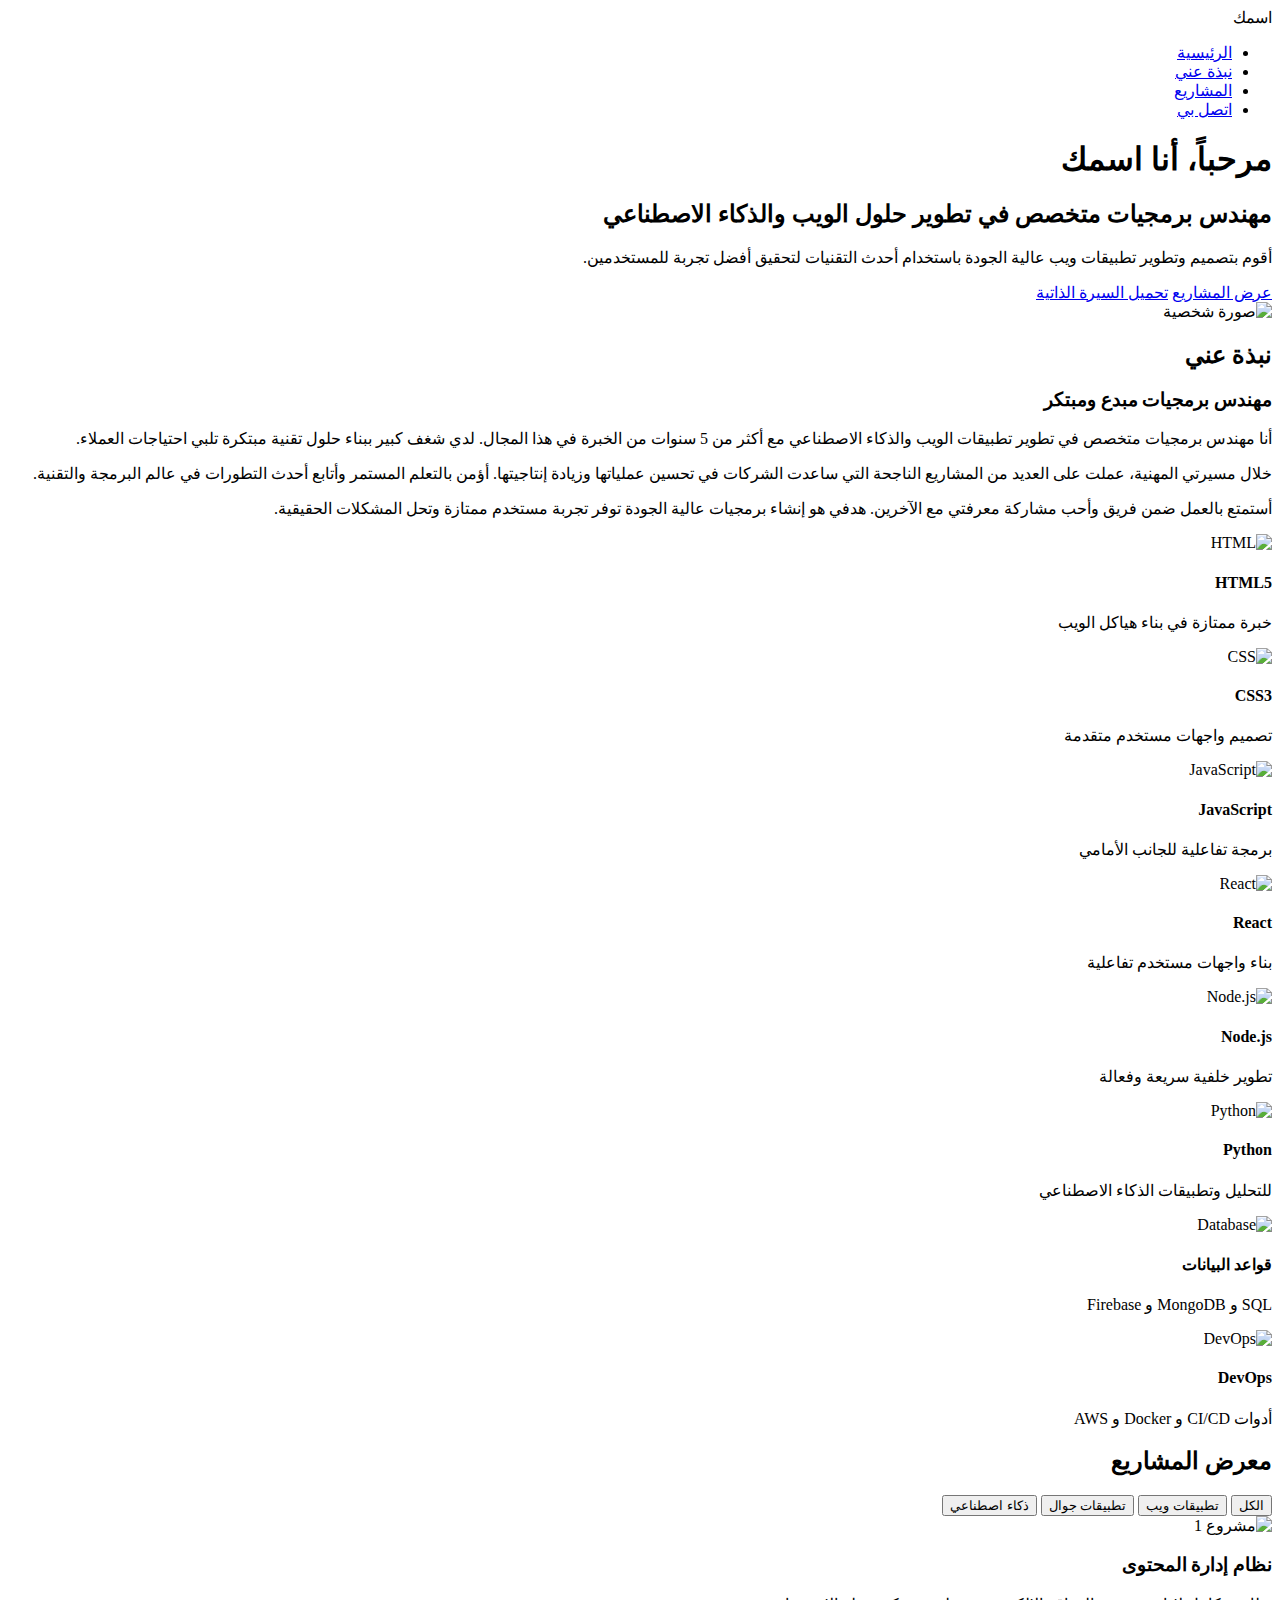
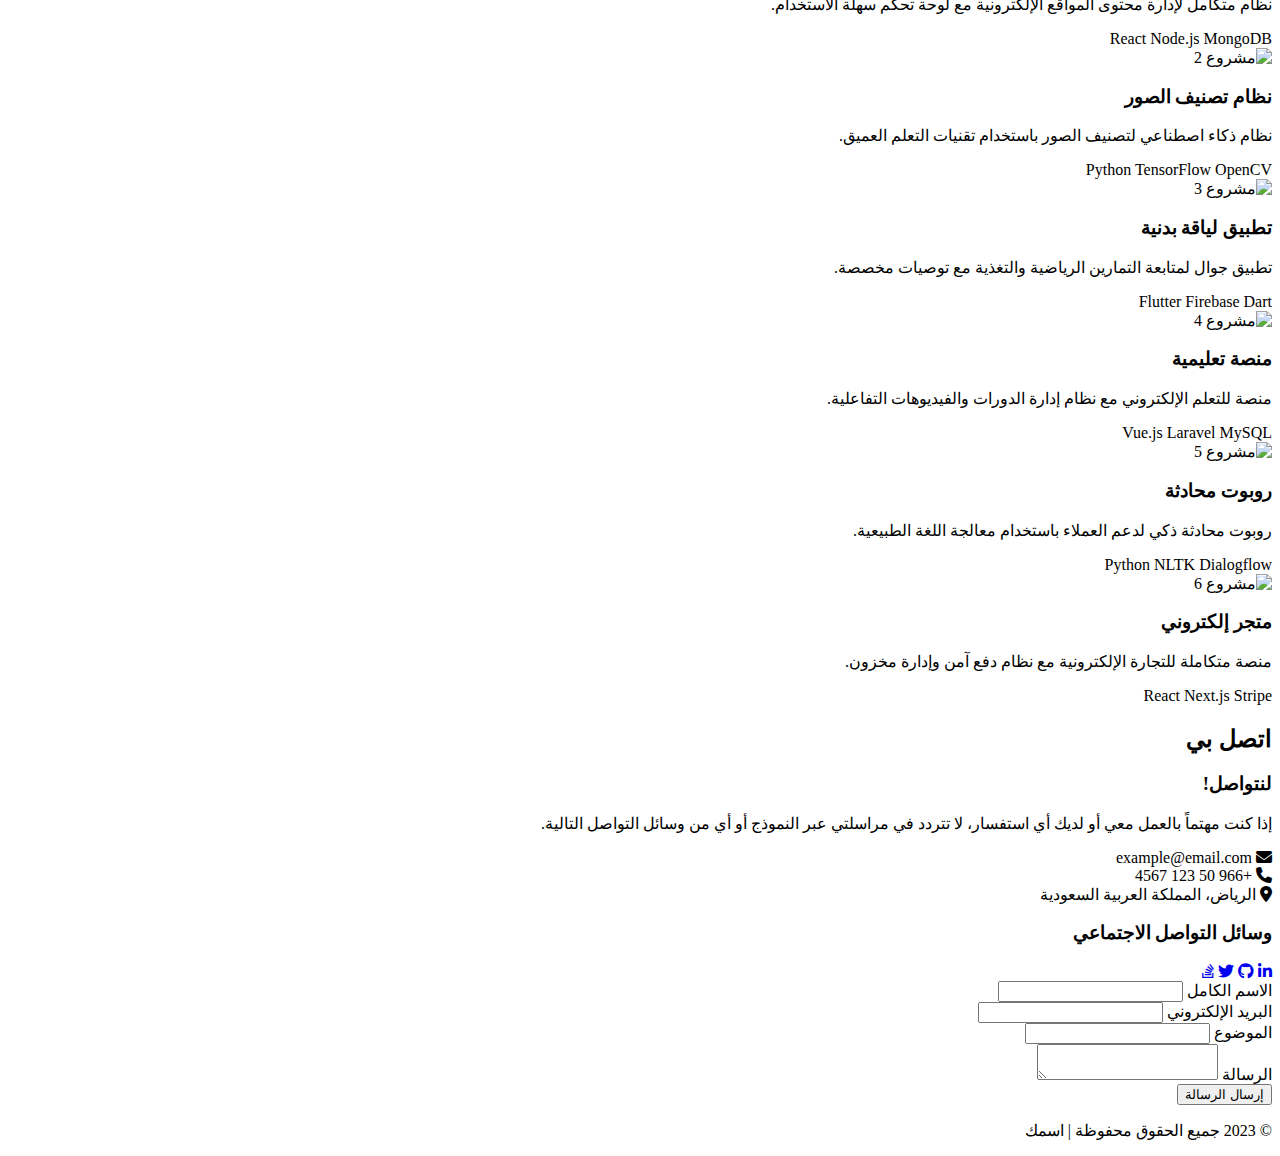
==== index.html @ 8d64467c "Update index.html" ====
<!DOCTYPE html>
<html lang="ar" dir="rtl">
<head>
    <meta charset="UTF-8">
    <meta name="viewport" content="width=device-width, initial-scale=1.0">
    <title>محفظة أعمال | مهندس برمجيات</title>
    <link rel="stylesheet" href="styles.css">
    <link rel="stylesheet" href="https://cdnjs.cloudflare.com/ajax/libs/font-awesome/6.4.0/css/all.min.css">
    <!-- لم يتم تضمين CSS كما طلب -->
</head>
<body>
    <!-- Header -->
    <header>
        <div class="container">
            <nav>
                <div class="logo">اسمك</div>
                <ul class="nav-links">
                    <li><a href="#home">الرئيسية</a></li>
                    <li><a href="#about">نبذة عني</a></li>
                    <li><a href="#portfolio">المشاريع</a></li>
                    <li><a href="#contact">اتصل بي</a></li>
                </ul>
            </nav>
        </div>
    </header>

    <!-- Hero Section -->
    <section class="hero" id="home">
        <div class="container">
            <div class="hero-content">
                <div class="hero-text">
                    <h1>مرحباً، أنا <span>اسمك</span></h1>
                    <h2>مهندس برمجيات متخصص في تطوير حلول الويب والذكاء الاصطناعي</h2>
                    <p>أقوم بتصميم وتطوير تطبيقات ويب عالية الجودة باستخدام أحدث التقنيات لتحقيق أفضل تجربة للمستخدمين.</p>
                    <div class="cta-buttons">
                        <a href="#portfolio" class="btn btn-primary">عرض المشاريع</a>
                        <a href="#" class="btn btn-secondary">تحميل السيرة الذاتية</a>
                    </div>
                </div>
                <div class="hero-image">
                    <img src="https://via.placeholder.com/400x400" alt="صورة شخصية">
                </div>
            </div>
        </div>
    </section>

    <!-- About Section -->
    <section class="section" id="about">
        <div class="container">
            <div class="section-title">
                <h2>نبذة عني</h2>
            </div>
            <div class="about-content">
                <div class="about-text">
                    <h3>مهندس برمجيات مبدع ومبتكر</h3>
                    <p>أنا مهندس برمجيات متخصص في تطوير تطبيقات الويب والذكاء الاصطناعي مع أكثر من 5 سنوات من الخبرة في هذا المجال. لدي شغف كبير ببناء حلول تقنية مبتكرة تلبي احتياجات العملاء.</p>
                    <p>خلال مسيرتي المهنية، عملت على العديد من المشاريع الناجحة التي ساعدت الشركات في تحسين عملياتها وزيادة إنتاجيتها. أؤمن بالتعلم المستمر وأتابع أحدث التطورات في عالم البرمجة والتقنية.</p>
                    <p>أستمتع بالعمل ضمن فريق وأحب مشاركة معرفتي مع الآخرين. هدفي هو إنشاء برمجيات عالية الجودة توفر تجربة مستخدم ممتازة وتحل المشكلات الحقيقية.</p>
                </div>
                <!-- تغيير قسم المهارات ليكون على شكل كروت -->
                <div class="skills-container">
                    <div class="skills-slider">
                        <!-- كرت مهارة 1 -->
                        <div class="skill-card">
                            <div class="skill-image">
                                <img src="/api/placeholder/100/100" alt="HTML">
                            </div>
                            <h4>HTML5</h4>
                            <p>خبرة ممتازة في بناء هياكل الويب</p>
                        </div>
                        
                        <!-- كرت مهارة 2 -->
                        <div class="skill-card">
                            <div class="skill-image">
                                <img src="/api/placeholder/100/100" alt="CSS">
                            </div>
                            <h4>CSS3</h4>
                            <p>تصميم واجهات مستخدم متقدمة</p>
                        </div>
                        
                        <!-- كرت مهارة 3 -->
                        <div class="skill-card">
                            <div class="skill-image">
                                <img src="/api/placeholder/100/100" alt="JavaScript">
                            </div>
                            <h4>JavaScript</h4>
                            <p>برمجة تفاعلية للجانب الأمامي</p>
                        </div>
                        
                        <!-- كرت مهارة 4 -->
                        <div class="skill-card">
                            <div class="skill-image">
                                <img src="/api/placeholder/100/100" alt="React">
                            </div>
                            <h4>React</h4>
                            <p>بناء واجهات مستخدم تفاعلية</p>
                        </div>
                        
                        <!-- كرت مهارة 5 -->
                        <div class="skill-card">
                            <div class="skill-image">
                                <img src="/api/placeholder/100/100" alt="Node.js">
                            </div>
                            <h4>Node.js</h4>
                            <p>تطوير خلفية سريعة وفعالة</p>
                        </div>
                        
                        <!-- كرت مهارة 6 -->
                        <div class="skill-card">
                            <div class="skill-image">
                                <img src="/api/placeholder/100/100" alt="Python">
                            </div>
                            <h4>Python</h4>
                            <p>للتحليل وتطبيقات الذكاء الاصطناعي</p>
                        </div>
                        
                        <!-- كرت مهارة 7 -->
                        <div class="skill-card">
                            <div class="skill-image">
                                <img src="/api/placeholder/100/100" alt="Database">
                            </div>
                            <h4>قواعد البيانات</h4>
                            <p>SQL و MongoDB و Firebase</p>
                        </div>
                        
                        <!-- كرت مهارة 8 -->
                        <div class="skill-card">
                            <div class="skill-image">
                                <img src="/api/placeholder/100/100" alt="DevOps">
                            </div>
                            <h4>DevOps</h4>
                            <p>أدوات CI/CD و Docker و AWS</p>
                        </div>
                    </div>
                </div>
            </div>
        </div>
    </section>

    <!-- Portfolio Section -->
    <section class="section portfolio" id="portfolio">
        <div class="container">
            <div class="section-title">
                <h2>معرض المشاريع</h2>
            </div>
            <div class="portfolio-filter">
                <button class="filter-btn active" data-filter="all">الكل</button>
                <button class="filter-btn" data-filter="web">تطبيقات ويب</button>
                <button class="filter-btn" data-filter="mobile">تطبيقات جوال</button>
                <button class="filter-btn" data-filter="ai">ذكاء اصطناعي</button>
            </div>
            <div class="portfolio-grid">
                <!-- Project 1 -->
                <div class="portfolio-item" data-category="web">
                    <div class="portfolio-img">
                        <img src="https://via.placeholder.com/600x400" alt="مشروع 1">
                    </div>
                    <div class="portfolio-info">
                        <h3>نظام إدارة المحتوى</h3>
                        <p>نظام متكامل لإدارة محتوى المواقع الإلكترونية مع لوحة تحكم سهلة الاستخدام.</p>
                        <div class="portfolio-tags">
                            <span>React</span>
                            <span>Node.js</span>
                            <span>MongoDB</span>
                        </div>
                    </div>
                </div>
                
                <!-- Project 2 -->
                <div class="portfolio-item" data-category="ai">
                    <div class="portfolio-img">
                        <img src="https://via.placeholder.com/600x400" alt="مشروع 2">
                    </div>
                    <div class="portfolio-info">
                        <h3>نظام تصنيف الصور</h3>
                        <p>نظام ذكاء اصطناعي لتصنيف الصور باستخدام تقنيات التعلم العميق.</p>
                        <div class="portfolio-tags">
                            <span>Python</span>
                            <span>TensorFlow</span>
                            <span>OpenCV</span>
                        </div>
                    </div>
                </div>
                
                <!-- Project 3 -->
                <div class="portfolio-item" data-category="mobile">
                    <div class="portfolio-img">
                        <img src="https://via.placeholder.com/600x400" alt="مشروع 3">
                    </div>
                    <div class="portfolio-info">
                        <h3>تطبيق لياقة بدنية</h3>
                        <p>تطبيق جوال لمتابعة التمارين الرياضية والتغذية مع توصيات مخصصة.</p>
                        <div class="portfolio-tags">
                            <span>Flutter</span>
                            <span>Firebase</span>
                            <span>Dart</span>
                        </div>
                    </div>
                </div>
                
                <!-- Project 4 -->
                <div class="portfolio-item" data-category="web">
                    <div class="portfolio-img">
                        <img src="https://via.placeholder.com/600x400" alt="مشروع 4">
                    </div>
                    <div class="portfolio-info">
                        <h3>منصة تعليمية</h3>
                        <p>منصة للتعلم الإلكتروني مع نظام إدارة الدورات والفيديوهات التفاعلية.</p>
                        <div class="portfolio-tags">
                            <span>Vue.js</span>
                            <span>Laravel</span>
                            <span>MySQL</span>
                        </div>
                    </div>
                </div>
                
                <!-- Project 5 -->
                <div class="portfolio-item" data-category="ai">
                    <div class="portfolio-img">
                        <img src="https://via.placeholder.com/600x400" alt="مشروع 5">
                    </div>
                    <div class="portfolio-info">
                        <h3>روبوت محادثة</h3>
                        <p>روبوت محادثة ذكي لدعم العملاء باستخدام معالجة اللغة الطبيعية.</p>
                        <div class="portfolio-tags">
                            <span>Python</span>
                            <span>NLTK</span>
                            <span>Dialogflow</span>
                        </div>
                    </div>
                </div>
                
                <!-- Project 6 -->
                <div class="portfolio-item" data-category="web">
                    <div class="portfolio-img">
                        <img src="https://via.placeholder.com/600x400" alt="مشروع 6">
                    </div>
                    <div class="portfolio-info">
                        <h3>متجر إلكتروني</h3>
                        <p>منصة متكاملة للتجارة الإلكترونية مع نظام دفع آمن وإدارة مخزون.</p>
                        <div class="portfolio-tags">
                            <span>React</span>
                            <span>Next.js</span>
                            <span>Stripe</span>
                        </div>
                    </div>
                </div>
            </div>
        </div>
    </section>

    <!-- Contact Section -->
    <section class="section contact" id="contact">
        <div class="container">
            <div class="section-title">
                <h2>اتصل بي</h2>
            </div>
            <div class="contact-content">
                <div class="contact-info">
                    <h3>لنتواصل!</h3>
                    <p>إذا كنت مهتماً بالعمل معي أو لديك أي استفسار، لا تتردد في مراسلتي عبر النموذج أو أي من وسائل التواصل التالية.</p>
                    
                    <div class="contact-details">
                        <div class="contact-detail">
                            <i class="fas fa-envelope"></i>
                            <span>example@email.com</span>
                        </div>
                        <div class="contact-detail">
                            <i class="fas fa-phone"></i>
                            <span>+966 50 123 4567</span>
                        </div>
                        <div class="contact-detail">
                            <i class="fas fa-map-marker-alt"></i>
                            <span>الرياض، المملكة العربية السعودية</span>
                        </div>
                    </div>
                    
                    <h3>وسائل التواصل الاجتماعي</h3>
                    <div class="social-links">
                        <a href="#"><i class="fab fa-linkedin-in"></i></a>
                        <a href="#"><i class="fab fa-github"></i></a>
                        <a href="#"><i class="fab fa-twitter"></i></a>
                        <a href="#"><i class="fab fa-stack-overflow"></i></a>
                    </div>
                </div>
                
                <!-- ربط نموذج الاتصال بوظائف خلفية -->
                <div class="contact-form">
                    <form id="contactForm" action="process_form.php" method="POST" onsubmit="return validateForm()">
                        <div class="form-group">
                            <label for="name">الاسم الكامل</label>
                            <input type="text" id="name" name="name" class="form-control" required>
                        </div>
                        <div class="form-group">
                            <label for="email">البريد الإلكتروني</label>
                            <input type="email" id="email" name="email" class="form-control" required>
                        </div>
                        <div class="form-group">
                            <label for="subject">الموضوع</label>
                            <input type="text" id="subject" name="subject" class="form-control" required>
                        </div>
                        <div class="form-group">
                            <label for="message">الرسالة</label>
                            <textarea id="message" name="message" class="form-control" required></textarea>
                        </div>
                        <div id="formStatus"></div>
                        <button type="submit" class="submit-btn">إرسال الرسالة</button>
                    </form>
                </div>
            </div>
        </div>
    </section>

    <!-- Footer -->
    <footer>
        <div class="container">
            <p>&copy; 2023 جميع الحقوق محفوظة | اسمك</p>
        </div>
    </footer>

    <script>
        // Simple filter functionality for portfolio
        document.addEventListener('DOMContentLoaded', function() {
            const filterButtons = document.querySelectorAll('.filter-btn');
            const portfolioItems = document.querySelectorAll('.portfolio-item');
            
            filterButtons.forEach(button => {
                button.addEventListener('click', () => {
                    // Remove active class from all buttons
                    filterButtons.forEach(btn => btn.classList.remove('active'));
                    // Add active class to clicked button
                    button.classList.add('active');
                    
                    const filterValue = button.getAttribute('data-filter');
                    
                    portfolioItems.forEach(item => {
                        if (filterValue === 'all' || item.getAttribute('data-category') === filterValue) {
                            item.style.display = 'block';
                        } else {
                            item.style.display = 'none';
                        }
                    });
                });
            });
            
            // Smooth scrolling for navigation links
            document.querySelectorAll('a[href^="#"]').forEach(anchor => {
                anchor.addEventListener('click', function(e) {
                    e.preventDefault();
                    
                    const targetId = this.getAttribute('href');
                    const targetElement = document.querySelector(targetId);
                    
                    if (targetElement) {
                        window.scrollTo({
                            top: targetElement.offsetTop - 70,
                            behavior: 'smooth'
                        });
                    }
                });
            });
            
            // تنفيذ سلايدر المهارات
            const skillsSlider = document.querySelector('.skills-slider');
            let isDown = false;
            let startX;
            let scrollLeft;

            skillsSlider.addEventListener('mousedown', (e) => {
                isDown = true;
                startX = e.pageX - skillsSlider.offsetLeft;
                scrollLeft = skillsSlider.scrollLeft;
            });

            skillsSlider.addEventListener('mouseleave', () => {
                isDown = false;
            });

            skillsSlider.addEventListener('mouseup', () => {
                isDown = false;
            });

            skillsSlider.addEventListener('mousemove', (e) => {
                if(!isDown) return;
                e.preventDefault();
                const x = e.pageX - skillsSlider.offsetLeft;
                const walk = (x - startX) * 2;
                skillsSlider.scrollLeft = scrollLeft - walk;
            });
            
            // وظيفة التحقق من صحة النموذج
            window.validateForm = function() {
                const name = document.getElementById('name').value;
                const email = document.getElementById('email').value;
                const subject = document.getElementById('subject').value;
                const message = document.getElementById('message').value;
                const formStatus = document.getElementById('formStatus');
                
                if (!name || !email || !subject || !message) {
                    formStatus.innerHTML = '<div class="error-message">يرجى ملء جميع الحقول المطلوبة</div>';
                    return false;
                }
                
                // التحقق من صحة البريد الإلكتروني
                const emailRegex = /^[^\s@]+@[^\s@]+\.[^\s@]+$/;
                if (!emailRegex.test(email)) {
                    formStatus.innerHTML = '<div class="error-message">يرجى إدخال بريد إلكتروني صحيح</div>';
                    return false;
                }
                
                // يمكنك إضافة المزيد من التحققات هنا
                
                // إرسال النموذج باستخدام AJAX لتجنب إعادة تحميل الصفحة
                const formData = new FormData(document.getElementById('contactForm'));
                const xhr = new XMLHttpRequest();
                
                xhr.open('POST', 'process_form.php', true);
                xhr.onreadystatechange = function() {
                    if (xhr.readyState === 4) {
                        if (xhr.status === 200) {
                            formStatus.innerHTML = '<div class="success-message">تم إرسال رسالتك بنجاح! سأتواصل معك قريباً.</div>';
                            document.getElementById('contactForm').reset();
                        } else {
                            formStatus.innerHTML = '<div class="error-message">حدث خطأ أثناء إرسال الرسالة. يرجى المحاولة مرة أخرى.</div>';
                        }
                    }
                };
                
                xhr.send(formData);
                return false; // منع إرسال النموذج التقليدي
            };
        });
    </script>
</body>
</html>
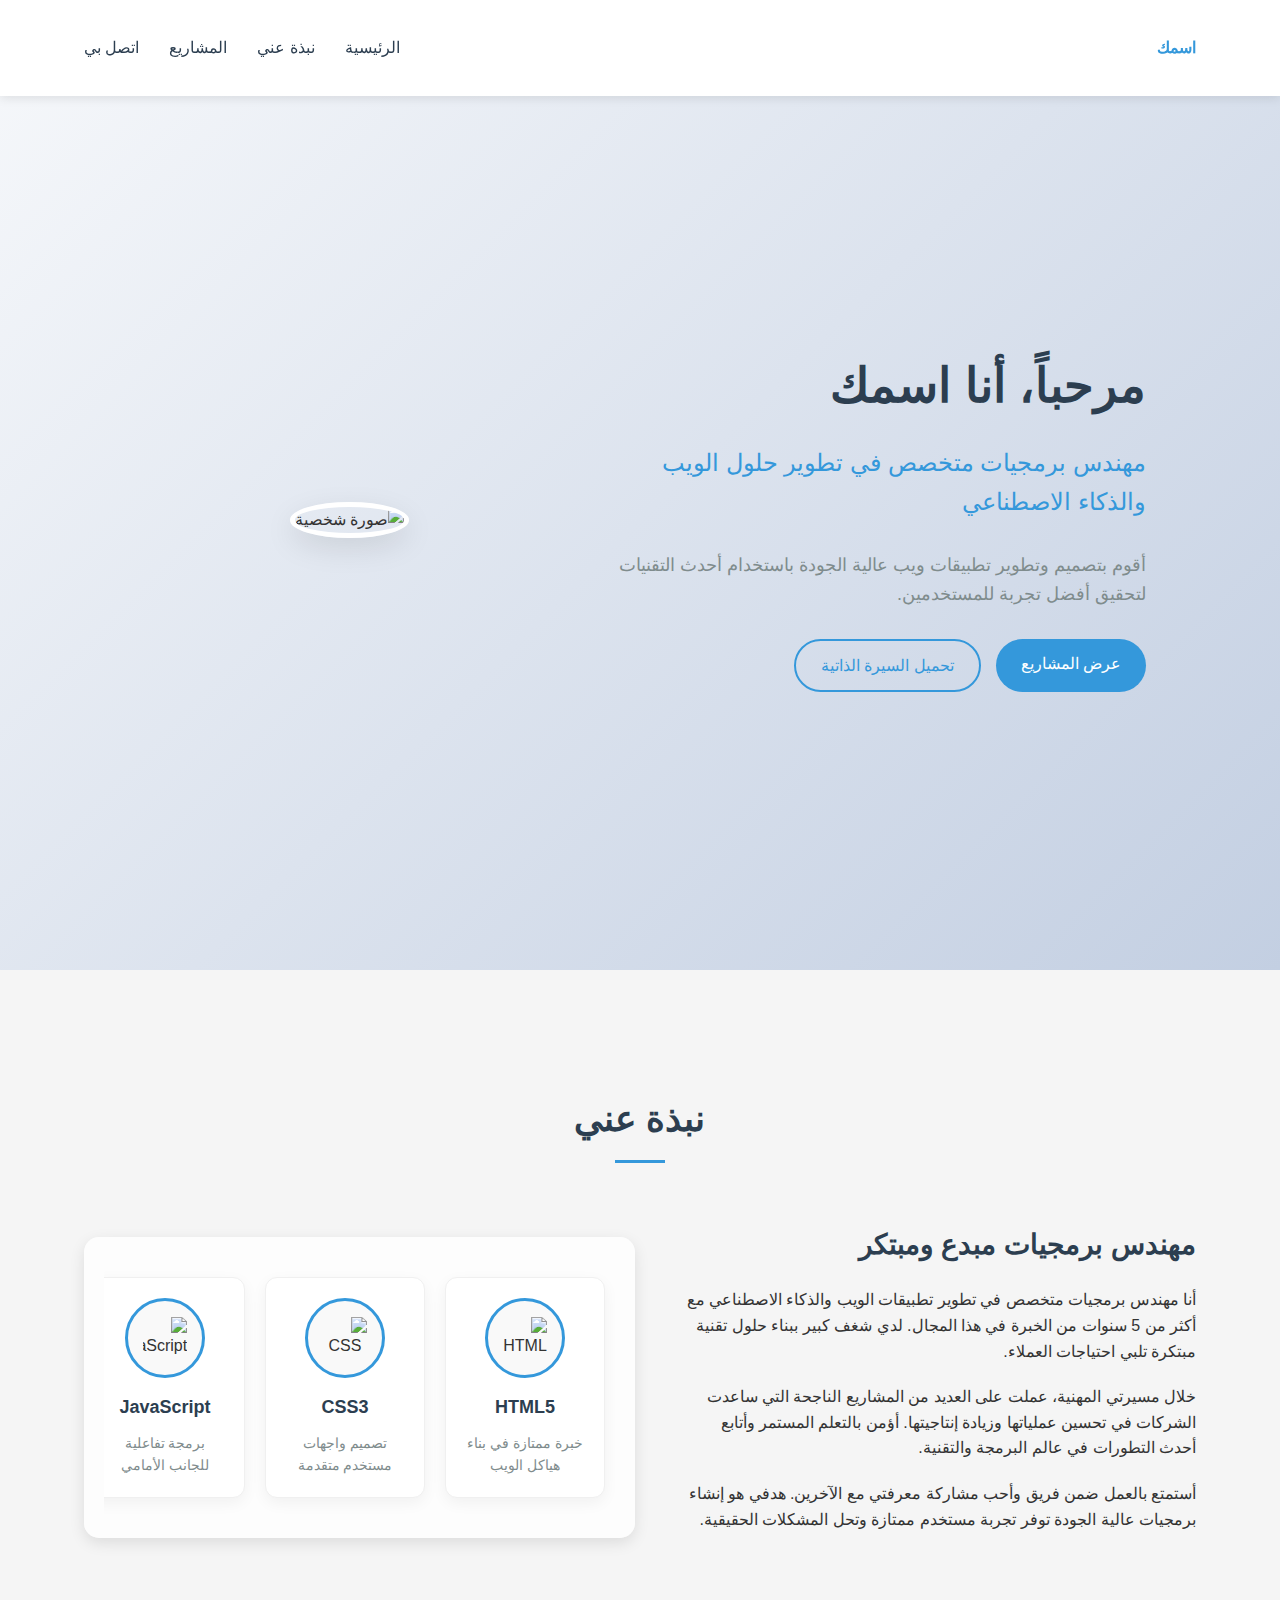
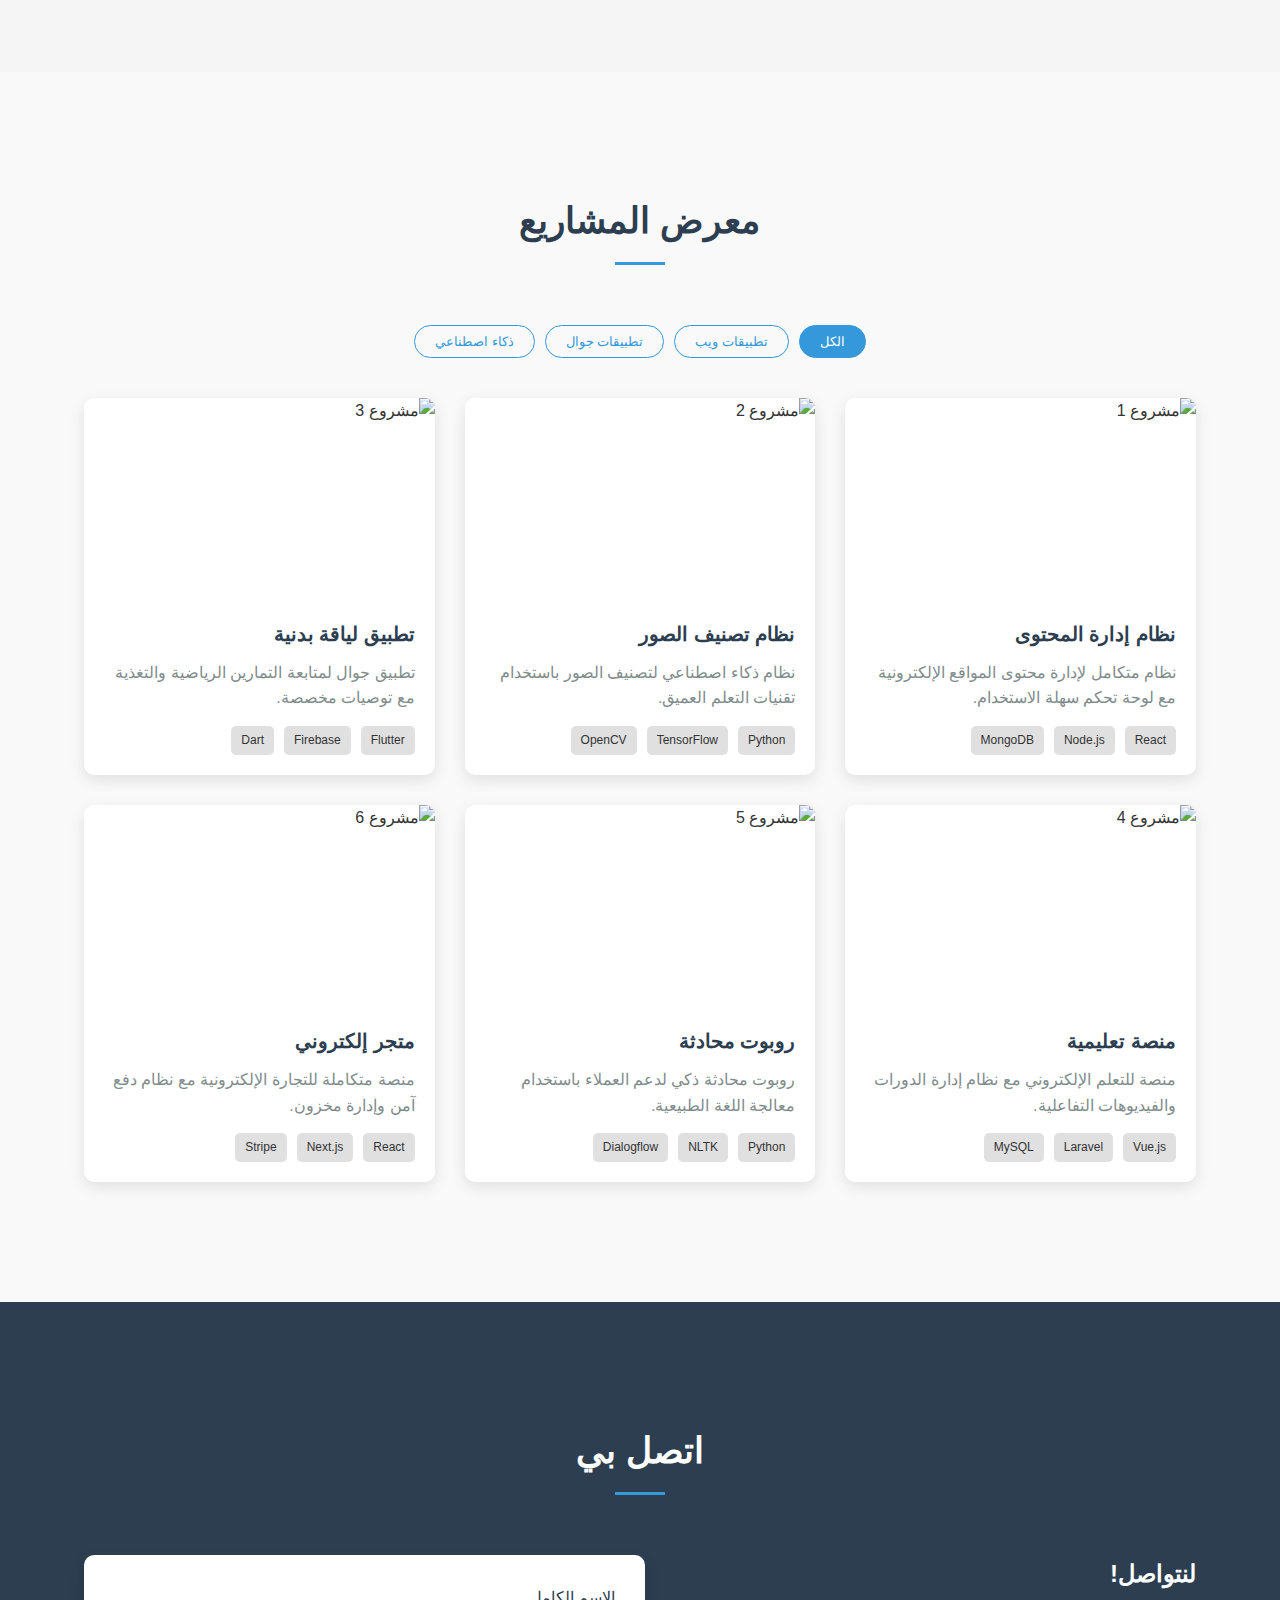
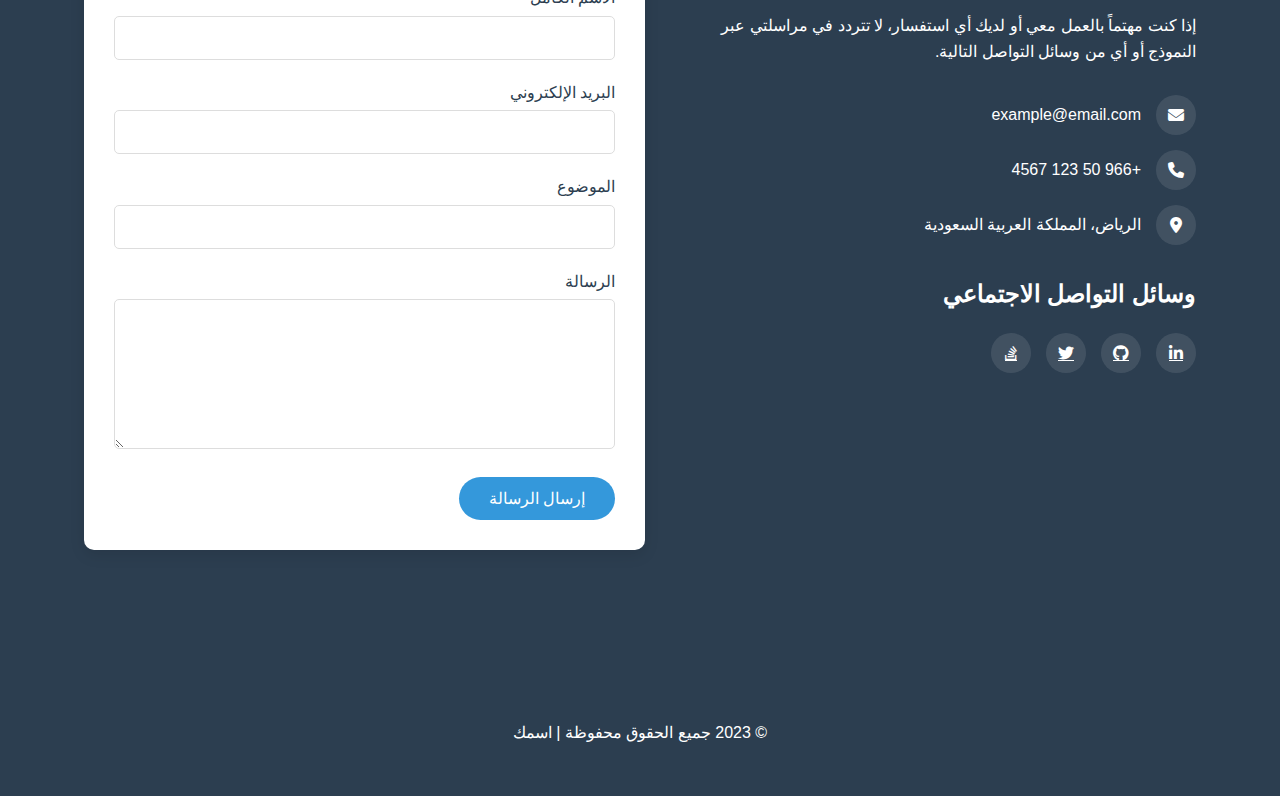
==== commit 7775c056: "Update index.html" ====
--- a/index.html
+++ b/index.html
@@ -4,7 +4,7 @@
     <meta charset="UTF-8">
     <meta name="viewport" content="width=device-width, initial-scale=1.0">
     <title>محفظة أعمال | مهندس برمجيات</title>
-    <link rel="stylesheet" href="styles.css">
+    <link rel="stylesheet" href="style.css">
     <link rel="stylesheet" href="https://cdnjs.cloudflare.com/ajax/libs/font-awesome/6.4.0/css/all.min.css">
     <!-- لم يتم تضمين CSS كما طلب -->
 </head>
--- a/style.css
+++ b/style.css
@@ -0,0 +1,621 @@
+/* القواعد الأساسية */
+:root {
+    --primary-color: #3498db;
+    --secondary-color: #2c3e50;
+    --accent-color: #e74c3c;
+    --light-color: #ecf0f1;
+    --dark-color: #2c3e50;
+    --text-color: #333;
+    --text-light: #7f8c8d;
+}
+
+* {
+    margin: 0;
+    padding: 0;
+    box-sizing: border-box;
+    font-family: 'Segoe UI', Tahoma, Geneva, Verdana, sans-serif;
+}
+
+body {
+    background-color: #f5f5f5;
+    color: var(--text-color);
+    line-height: 1.6;
+}
+
+.container {
+    width: 90%;
+    max-width: 1200px;
+    margin: 0 auto;
+    padding: 20px;
+}
+
+/* Header Styles */
+header {
+    background-color: white;
+    box-shadow: 0 2px 10px rgba(0, 0, 0, 0.1);
+    position: fixed;
+    width: 100%;
+    top: 0;
+    z-index: 1000;
+}
+
+nav {
+    display: flex;
+    justify-content: space-between;
+    align-items: center;
+    padding: 15px 0;
+}
+
+.logo {
+    font-size:.6;
+    font-weight: bold;
+    color: var(--primary-color);
+}
+
+.nav-links {
+    display: flex;
+    list-style: none;
+}
+
+.nav-links li {
+    margin-right: 30px;
+}
+
+.nav-links a {
+    text-decoration: none;
+    color: var(--dark-color);
+    font-weight: 500;
+    transition: color 0.3s;
+}
+
+.nav-links a:hover {
+    color: var(--primary-color);
+}
+
+/* Hero Section */
+.hero {
+    height: 100vh;
+    display: flex;
+    align-items: center;
+    background: linear-gradient(135deg, #f5f7fa 0%, #c3cfe2 100%);
+    margin-top: 70px;
+}
+
+.hero-content {
+    display: flex;
+    align-items: center;
+    justify-content: space-between;
+}
+
+.hero-text {
+    flex: 1;
+    padding-right: 50px;
+}
+
+.hero-image {
+    flex: 1;
+    text-align: center;
+}
+
+.hero-image img {
+    max-width: 80%;
+    border-radius: 50%;
+    border: 5px solid white;
+    box-shadow: 0 10px 30px rgba(0, 0, 0, 0.1);
+}
+
+.hero h1 {
+    font-size: 48px;
+    margin-bottom: 20px;
+    color: var(--secondary-color);
+}
+
+.hero h2 {
+    font-size: 24px;
+    color: var(--primary-color);
+    margin-bottom: 30px;
+    font-weight: 400;
+}
+
+.hero p {
+    font-size: 18px;
+    margin-bottom: 30px;
+    color: var(--text-light);
+}
+
+.cta-buttons {
+    display: flex;
+    gap: 15px;
+}
+
+.btn {
+    display: inline-block;
+    padding: 12px 25px;
+    border-radius: 30px;
+    text-decoration: none;
+    font-weight: 500;
+    transition: all 0.3s;
+}
+
+.btn-primary {
+    background-color: var(--primary-color);
+    color: white;
+}
+
+.btn-primary:hover {
+    background-color: #2980b9;
+    transform: translateY(-3px);
+    box-shadow: 0 5px 15px rgba(41, 128, 185, 0.3);
+}
+
+.btn-secondary {
+    border: 2px solid var(--primary-color);
+    color: var(--primary-color);
+}
+
+.btn-secondary:hover {
+    background-color: var(--primary-color);
+    color: white;
+    transform: translateY(-3px);
+    box-shadow: 0 5px 15px rgba(41, 128, 185, 0.3);
+}
+
+/* About Section */
+.section {
+    padding: 100px 0;
+}
+
+.section-title {
+    text-align: center;
+    margin-bottom: 60px;
+}
+
+.section-title h2 {
+    font-size: 36px;
+    color: var(--secondary-color);
+    position: relative;
+    display: inline-block;
+    padding-bottom: 15px;
+}
+
+.section-title h2::after {
+    content: '';
+    position: absolute;
+    width: 50px;
+    height: 3px;
+    background-color: var(--primary-color);
+    bottom: 0;
+    right: 50%;
+    transform: translateX(50%);
+}
+
+.about-content {
+    display: flex;
+    align-items: center;
+    gap: 50px;
+}
+
+.about-text {
+    flex: 1;
+}
+
+.about-text h3 {
+    font-size: 28px;
+    margin-bottom: 20px;
+    color: var(--secondary-color);
+}
+
+.about-text p {
+    margin-bottom: 20px;
+    font-size: 16px;
+}
+
+/* تنسيق قسم المهارات الجديد */
+.skills-container {
+    flex: 1;
+    overflow: hidden;
+    position: relative;
+    border-radius: 15px;
+    background-color: rgba(255, 255, 255, 0.8);
+    box-shadow: 0 5px 15px rgba(0, 0, 0, 0.1);
+    padding: 20px;
+}
+
+.skills-slider {
+    display: flex;
+    overflow-x: auto;
+    scroll-behavior: smooth;
+    -webkit-overflow-scrolling: touch;
+    padding: 20px 10px;
+    gap: 20px;
+    cursor: grab;
+}
+
+.skill-card {
+    min-width: 160px;
+    background-color: white;
+    border-radius: 12px;
+    padding: 20px;
+    box-shadow: 0 5px 15px rgba(0, 0, 0, 0.05);
+    text-align: center;
+    transition: all 0.3s ease;
+    border: 1px solid #f0f0f0;
+}
+
+.skill-card:hover {
+    transform: translateY(-10px);
+    box-shadow: 0 15px 30px rgba(52, 152, 219, 0.15);
+    border-color: var(--primary-color);
+}
+
+.skill-image {
+    width: 80px;
+    height: 80px;
+    margin: 0 auto 15px;
+    border-radius: 50%;
+    overflow: hidden;
+    background-color: #f9f9f9;
+    display: flex;
+    align-items: center;
+    justify-content: center;
+    border: 3px solid var(--primary-color);
+}
+
+.skill-image img {
+    max-width: 60%;
+    max-height: 60%;
+}
+
+.skill-card h4 {
+    font-size: 18px;
+    margin-bottom: 10px;
+    color: var(--secondary-color);
+}
+
+.skill-card p {
+    font-size: 14px;
+    color: var(--text-light);
+}
+
+/* إخفاء سكرول بار مع الحفاظ على وظيفته */
+.skills-slider::-webkit-scrollbar {
+    height: 5px;
+}
+
+.skills-slider::-webkit-scrollbar-track {
+    background: #f1f1f1;
+    border-radius: 10px;
+}
+
+.skills-slider::-webkit-scrollbar-thumb {
+    background: var(--primary-color);
+    border-radius: 10px;
+}
+
+.skills-slider::-webkit-scrollbar-thumb:hover {
+    background: #2980b9;
+}
+
+/* Portfolio Section */
+.portfolio {
+    background-color: #f9f9f9;
+}
+
+.portfolio-filter {
+    display: flex;
+    justify-content: center;
+    margin-bottom: 40px;
+    flex-wrap: wrap;
+    gap: 10px;
+}
+
+.filter-btn {
+    padding: 8px 20px;
+    background: none;
+    border: 1px solid var(--primary-color);
+    color: var(--primary-color);
+    border-radius: 30px;
+    cursor: pointer;
+    transition: all 0.3s;
+}
+
+.filter-btn.active, .filter-btn:hover {
+    background-color: var(--primary-color);
+    color: white;
+}
+
+.portfolio-grid {
+    display: grid;
+    grid-template-columns: repeat(auto-fill, minmax(300px, 1fr));
+    gap: 30px;
+}
+
+.portfolio-item {
+    background-color: white;
+    border-radius: 10px;
+    overflow: hidden;
+    box-shadow: 0 5px 15px rgba(0, 0, 0, 0.1);
+    transition: transform 0.3s;
+}
+
+.portfolio-item:hover {
+    transform: translateY(-10px);
+}
+
+.portfolio-img {
+    height: 200px;
+    overflow: hidden;
+}
+
+.portfolio-img img {
+    width: 100%;
+    height: 100%;
+    object-fit: cover;
+    transition: transform 0.5s;
+}
+
+.portfolio-item:hover .portfolio-img img {
+    transform: scale(1.1);
+}
+
+.portfolio-info {
+    padding: 20px;
+}
+
+.portfolio-info h3 {
+    font-size: 20px;
+    margin-bottom: 10px;
+    color: var(--secondary-color);
+}
+
+.portfolio-info p {
+    color: var(--text-light);
+    margin-bottom: 15px;
+}
+
+.portfolio-tags {
+    display: flex;
+    flex-wrap: wrap;
+    gap: 10px;
+}
+
+.portfolio-tags span {
+    background-color: #e0e0e0;
+    padding: 5px 10px;
+    border-radius: 5px;
+    font-size: 12px;
+    color: var(--text-color);
+}
+
+/* Contact Section */
+.contact {
+    background-color: var(--secondary-color);
+    color: white;
+}
+
+.contact .section-title h2 {
+    color: white;
+}
+
+.contact-content {
+    display: flex;
+    gap: 50px;
+}
+
+.contact-info {
+    flex: 1;
+}
+
+.contact-info h3 {
+    font-size: 24px;
+    margin-bottom: 20px;
+}
+
+.contact-info p {
+    margin-bottom: 30px;
+}
+
+.contact-details {
+    margin-bottom: 30px;
+}
+
+.contact-detail {
+    display: flex;
+    align-items: center;
+    margin-bottom: 15px;
+}
+
+.contact-detail i {
+    width: 40px;
+    height: 40px;
+    background-color: rgba(255, 255, 255, 0.1);
+    border-radius: 50%;
+    display: flex;
+    align-items: center;
+    justify-content: center;
+    margin-left: 15px;
+}
+
+.social-links {
+    display: flex;
+    gap: 15px;
+}
+
+.social-links a {
+    width: 40px;
+    height: 40px;
+    background-color: rgba(255, 255, 255, 0.1);
+    border-radius: 50%;
+    display: flex;
+    align-items: center;
+    justify-content: center;
+    color: white;
+    transition: all 0.3s;
+}
+
+.social-links a:hover {
+    background-color: var(--primary-color);
+    transform: translateY(-3px);
+}
+
+.contact-form {
+    flex: 1;
+    background-color: white;
+    padding: 30px;
+    border-radius: 10px;
+    box-shadow: 0 5px 15px rgba(0, 0, 0, 0.1);
+}
+
+.form-group {
+    margin-bottom: 20px;
+}
+
+.form-group label {
+    display: block;
+    margin-bottom: 5px;
+    color: var(--dark-color);
+    font-weight: 500;
+}
+
+.form-control {
+    width: 100%;
+    padding: 12px 15px;
+    border: 1px solid #ddd;
+    border-radius: 5px;
+    font-size: 16px;
+    transition: border 0.3s;
+}
+
+.form-control:focus {
+    border-color: var(--primary-color);
+    outline: none;
+}
+
+textarea.form-control {
+    min-height: 150px;
+    resize: vertical;
+}
+
+.submit-btn {
+    background-color: var(--primary-color);
+    color: white;
+    border: none;
+    padding: 12px 30px;
+    border-radius: 30px;
+    cursor: pointer;
+    font-size: 16px;
+    font-weight: 500;
+    transition: all 0.3s;
+}
+
+.submit-btn:hover {
+    background-color: #2980b9;
+    transform: translateY(-3px);
+    box-shadow: 0 5px 15px rgba(41, 128, 185, 0.3);
+}
+
+/* رسائل النموذج */
+#formStatus {
+    margin-bottom: 20px;
+}
+
+.success-message {
+    background-color: #d4edda;
+    color: #155724;
+    padding: 10px;
+    border-radius: 5px;
+    margin-bottom: 15px;
+}
+
+.error-message {
+    background-color: #f8d7da;
+    color: #721c24;
+    padding: 10px;
+    border-radius: 5px;
+    margin-bottom: 15px;
+}
+
+/* Footer */
+footer {
+    background-color: var(--dark-color);
+    color: white;
+    text-align: center;
+    padding: 30px 0;
+}
+
+/* Responsive Styles */
+@media (max-width: 992px) {
+    .hero-content, .about-content, .contact-content {
+        flex-direction: column;
+    }
+    
+    .hero-text, .about-text, .contact-info {
+        padding-right: 0;
+        margin-bottom: 50px;
+    }
+    
+    .hero-image img {
+        max-width: 60%;
+    }
+    
+    .skills-container {
+        width: 100%;
+        margin-top: 40px;
+    }
+}
+
+@media (max-width: 768px) {
+    .nav-links {
+        display: none;
+    }
+    
+    .hero h1 {
+        font-size: 36px;
+    }
+    
+    .hero h2 {
+        font-size: 20px;
+    }
+    
+    .section-title h2 {
+        font-size: 30px;
+    }
+    
+    .portfolio-grid {
+        grid-template-columns: repeat(auto-fill, minmax(250px, 1fr));
+    }
+    
+    .skill-card {
+        min-width: 140px;
+        padding: 15px;
+    }
+    
+    .skill-image {
+        width: 60px;
+        height: 60px;
+    }
+}
+
+@media (max-width: 480px) {
+    .skill-card {
+        min-width: 120px;
+        padding: 10px;
+    }
+    
+    .skill-image {
+        width: 50px;
+        height: 50px;
+    }
+    
+    .skill-card h4 {
+        font-size: 16px;
+    }
+    
+    .skill-card p {
+        font-size: 12px;
+    }
+    
+    .cta-buttons {
+        flex-direction: column;
+    }
+}
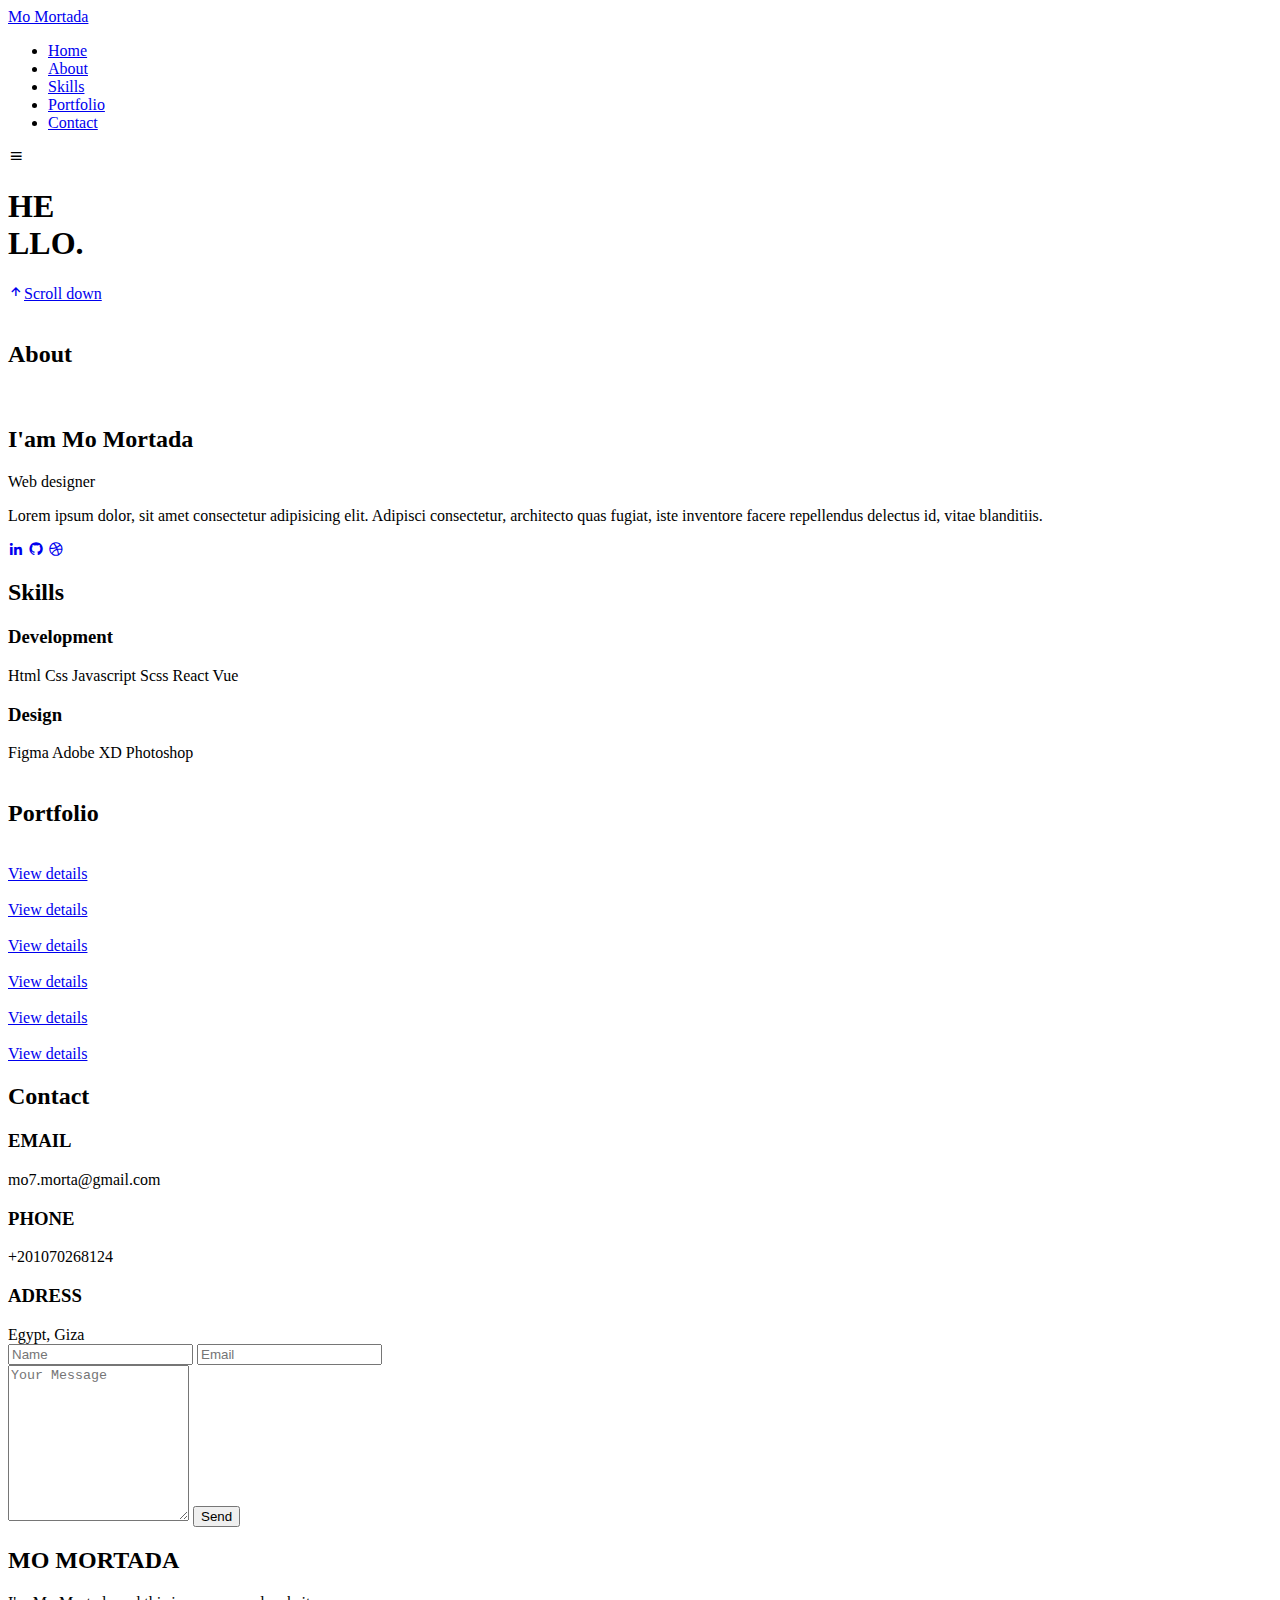
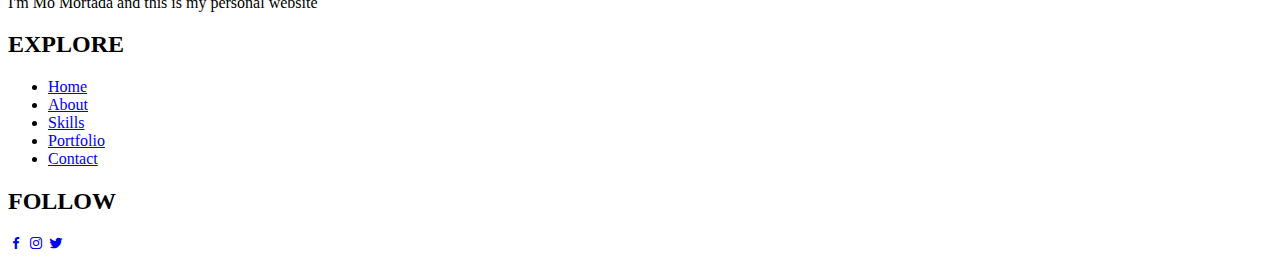
==== commit 98590b6e: "Update index.html" ====
--- a/index.html
+++ b/index.html
@@ -1,435 +1,278 @@
 <!DOCTYPE html>
-<html lang="ar" dir="rtl">
-<head>
-    <meta charset="UTF-8">
-    <meta name="viewport" content="width=device-width, initial-scale=1.0">
-    <title>محفظة أعمال | مهندس برمجيات</title>
-    <link rel="stylesheet" href="style.css">
-    <link rel="stylesheet" href="https://cdnjs.cloudflare.com/ajax/libs/font-awesome/6.4.0/css/all.min.css">
-    <!-- لم يتم تضمين CSS كما طلب -->
-</head>
-<body>
-    <!-- Header -->
-    <header>
-        <div class="container">
-            <nav>
-                <div class="logo">اسمك</div>
-                <ul class="nav-links">
-                    <li><a href="#home">الرئيسية</a></li>
-                    <li><a href="#about">نبذة عني</a></li>
-                    <li><a href="#portfolio">المشاريع</a></li>
-                    <li><a href="#contact">اتصل بي</a></li>
-                </ul>
-            </nav>
-        </div>
+<html lang="en">
+  <head>
+    <meta charset="UTF-8" />
+    <meta name="viewport" content="width=device-width, initial-scale=1.0" />
+
+    <!-- ===== CSS ===== -->
+    <link rel="stylesheet" href="assets/css/styles.css" />
+
+    <!-- ===== BOX ICONS ===== -->
+    <link
+      href="https://cdn.jsdelivr.net/npm/boxicons@2.0.5/css/boxicons.min.css"
+      rel="stylesheet"
+    />
+
+    <title>Portfolio responsive complete</title>
+  </head>
+  <body>
+    <!--===== HEADER =====-->
+    <header class="l-header">
+      <nav class="nav bd-grid">
+        <div>
+          <a href="#" class="nav__logo">Mo Mortada</a>
+        </div>
+
+        <div class="nav__menu" id="nav-menu">
+          <ul class="nav__list">
+            <li class="nav__item">
+              <a href="#home" class="nav__link active">Home</a>
+            </li>
+            <li class="nav__item">
+              <a href="#about" class="nav__link">About</a>
+            </li>
+            <li class="nav__item">
+              <a href="#skills" class="nav__link">Skills</a>
+            </li>
+            <li class="nav__item">
+              <a href="#portfolio" class="nav__link">Portfolio</a>
+            </li>
+            <li class="nav__item">
+              <a href="#contact" class="nav__link">Contact</a>
+            </li>
+          </ul>
+        </div>
+
+        <div class="nav__toggle" id="nav-toggle">
+          <i class="bx bx-menu"></i>
+        </div>
+      </nav>
     </header>
 
-    <!-- Hero Section -->
-    <section class="hero" id="home">
-        <div class="container">
-            <div class="hero-content">
-                <div class="hero-text">
-                    <h1>مرحباً، أنا <span>اسمك</span></h1>
-                    <h2>مهندس برمجيات متخصص في تطوير حلول الويب والذكاء الاصطناعي</h2>
-                    <p>أقوم بتصميم وتطوير تطبيقات ويب عالية الجودة باستخدام أحدث التقنيات لتحقيق أفضل تجربة للمستخدمين.</p>
-                    <div class="cta-buttons">
-                        <a href="#portfolio" class="btn btn-primary">عرض المشاريع</a>
-                        <a href="#" class="btn btn-secondary">تحميل السيرة الذاتية</a>
-                    </div>
-                </div>
-                <div class="hero-image">
-                    <img src="https://via.placeholder.com/400x400" alt="صورة شخصية">
-                </div>
-            </div>
-        </div>
-    </section>
-
-    <!-- About Section -->
-    <section class="section" id="about">
-        <div class="container">
-            <div class="section-title">
-                <h2>نبذة عني</h2>
-            </div>
-            <div class="about-content">
-                <div class="about-text">
-                    <h3>مهندس برمجيات مبدع ومبتكر</h3>
-                    <p>أنا مهندس برمجيات متخصص في تطوير تطبيقات الويب والذكاء الاصطناعي مع أكثر من 5 سنوات من الخبرة في هذا المجال. لدي شغف كبير ببناء حلول تقنية مبتكرة تلبي احتياجات العملاء.</p>
-                    <p>خلال مسيرتي المهنية، عملت على العديد من المشاريع الناجحة التي ساعدت الشركات في تحسين عملياتها وزيادة إنتاجيتها. أؤمن بالتعلم المستمر وأتابع أحدث التطورات في عالم البرمجة والتقنية.</p>
-                    <p>أستمتع بالعمل ضمن فريق وأحب مشاركة معرفتي مع الآخرين. هدفي هو إنشاء برمجيات عالية الجودة توفر تجربة مستخدم ممتازة وتحل المشكلات الحقيقية.</p>
-                </div>
-                <!-- تغيير قسم المهارات ليكون على شكل كروت -->
-                <div class="skills-container">
-                    <div class="skills-slider">
-                        <!-- كرت مهارة 1 -->
-                        <div class="skill-card">
-                            <div class="skill-image">
-                                <img src="/api/placeholder/100/100" alt="HTML">
-                            </div>
-                            <h4>HTML5</h4>
-                            <p>خبرة ممتازة في بناء هياكل الويب</p>
-                        </div>
-                        
-                        <!-- كرت مهارة 2 -->
-                        <div class="skill-card">
-                            <div class="skill-image">
-                                <img src="/api/placeholder/100/100" alt="CSS">
-                            </div>
-                            <h4>CSS3</h4>
-                            <p>تصميم واجهات مستخدم متقدمة</p>
-                        </div>
-                        
-                        <!-- كرت مهارة 3 -->
-                        <div class="skill-card">
-                            <div class="skill-image">
-                                <img src="/api/placeholder/100/100" alt="JavaScript">
-                            </div>
-                            <h4>JavaScript</h4>
-                            <p>برمجة تفاعلية للجانب الأمامي</p>
-                        </div>
-                        
-                        <!-- كرت مهارة 4 -->
-                        <div class="skill-card">
-                            <div class="skill-image">
-                                <img src="/api/placeholder/100/100" alt="React">
-                            </div>
-                            <h4>React</h4>
-                            <p>بناء واجهات مستخدم تفاعلية</p>
-                        </div>
-                        
-                        <!-- كرت مهارة 5 -->
-                        <div class="skill-card">
-                            <div class="skill-image">
-                                <img src="/api/placeholder/100/100" alt="Node.js">
-                            </div>
-                            <h4>Node.js</h4>
-                            <p>تطوير خلفية سريعة وفعالة</p>
-                        </div>
-                        
-                        <!-- كرت مهارة 6 -->
-                        <div class="skill-card">
-                            <div class="skill-image">
-                                <img src="/api/placeholder/100/100" alt="Python">
-                            </div>
-                            <h4>Python</h4>
-                            <p>للتحليل وتطبيقات الذكاء الاصطناعي</p>
-                        </div>
-                        
-                        <!-- كرت مهارة 7 -->
-                        <div class="skill-card">
-                            <div class="skill-image">
-                                <img src="/api/placeholder/100/100" alt="Database">
-                            </div>
-                            <h4>قواعد البيانات</h4>
-                            <p>SQL و MongoDB و Firebase</p>
-                        </div>
-                        
-                        <!-- كرت مهارة 8 -->
-                        <div class="skill-card">
-                            <div class="skill-image">
-                                <img src="/api/placeholder/100/100" alt="DevOps">
-                            </div>
-                            <h4>DevOps</h4>
-                            <p>أدوات CI/CD و Docker و AWS</p>
-                        </div>
-                    </div>
-                </div>
-            </div>
-        </div>
-    </section>
-
-    <!-- Portfolio Section -->
-    <section class="section portfolio" id="portfolio">
-        <div class="container">
-            <div class="section-title">
-                <h2>معرض المشاريع</h2>
-            </div>
-            <div class="portfolio-filter">
-                <button class="filter-btn active" data-filter="all">الكل</button>
-                <button class="filter-btn" data-filter="web">تطبيقات ويب</button>
-                <button class="filter-btn" data-filter="mobile">تطبيقات جوال</button>
-                <button class="filter-btn" data-filter="ai">ذكاء اصطناعي</button>
-            </div>
-            <div class="portfolio-grid">
-                <!-- Project 1 -->
-                <div class="portfolio-item" data-category="web">
-                    <div class="portfolio-img">
-                        <img src="https://via.placeholder.com/600x400" alt="مشروع 1">
-                    </div>
-                    <div class="portfolio-info">
-                        <h3>نظام إدارة المحتوى</h3>
-                        <p>نظام متكامل لإدارة محتوى المواقع الإلكترونية مع لوحة تحكم سهلة الاستخدام.</p>
-                        <div class="portfolio-tags">
-                            <span>React</span>
-                            <span>Node.js</span>
-                            <span>MongoDB</span>
-                        </div>
-                    </div>
-                </div>
-                
-                <!-- Project 2 -->
-                <div class="portfolio-item" data-category="ai">
-                    <div class="portfolio-img">
-                        <img src="https://via.placeholder.com/600x400" alt="مشروع 2">
-                    </div>
-                    <div class="portfolio-info">
-                        <h3>نظام تصنيف الصور</h3>
-                        <p>نظام ذكاء اصطناعي لتصنيف الصور باستخدام تقنيات التعلم العميق.</p>
-                        <div class="portfolio-tags">
-                            <span>Python</span>
-                            <span>TensorFlow</span>
-                            <span>OpenCV</span>
-                        </div>
-                    </div>
-                </div>
-                
-                <!-- Project 3 -->
-                <div class="portfolio-item" data-category="mobile">
-                    <div class="portfolio-img">
-                        <img src="https://via.placeholder.com/600x400" alt="مشروع 3">
-                    </div>
-                    <div class="portfolio-info">
-                        <h3>تطبيق لياقة بدنية</h3>
-                        <p>تطبيق جوال لمتابعة التمارين الرياضية والتغذية مع توصيات مخصصة.</p>
-                        <div class="portfolio-tags">
-                            <span>Flutter</span>
-                            <span>Firebase</span>
-                            <span>Dart</span>
-                        </div>
-                    </div>
-                </div>
-                
-                <!-- Project 4 -->
-                <div class="portfolio-item" data-category="web">
-                    <div class="portfolio-img">
-                        <img src="https://via.placeholder.com/600x400" alt="مشروع 4">
-                    </div>
-                    <div class="portfolio-info">
-                        <h3>منصة تعليمية</h3>
-                        <p>منصة للتعلم الإلكتروني مع نظام إدارة الدورات والفيديوهات التفاعلية.</p>
-                        <div class="portfolio-tags">
-                            <span>Vue.js</span>
-                            <span>Laravel</span>
-                            <span>MySQL</span>
-                        </div>
-                    </div>
-                </div>
-                
-                <!-- Project 5 -->
-                <div class="portfolio-item" data-category="ai">
-                    <div class="portfolio-img">
-                        <img src="https://via.placeholder.com/600x400" alt="مشروع 5">
-                    </div>
-                    <div class="portfolio-info">
-                        <h3>روبوت محادثة</h3>
-                        <p>روبوت محادثة ذكي لدعم العملاء باستخدام معالجة اللغة الطبيعية.</p>
-                        <div class="portfolio-tags">
-                            <span>Python</span>
-                            <span>NLTK</span>
-                            <span>Dialogflow</span>
-                        </div>
-                    </div>
-                </div>
-                
-                <!-- Project 6 -->
-                <div class="portfolio-item" data-category="web">
-                    <div class="portfolio-img">
-                        <img src="https://via.placeholder.com/600x400" alt="مشروع 6">
-                    </div>
-                    <div class="portfolio-info">
-                        <h3>متجر إلكتروني</h3>
-                        <p>منصة متكاملة للتجارة الإلكترونية مع نظام دفع آمن وإدارة مخزون.</p>
-                        <div class="portfolio-tags">
-                            <span>React</span>
-                            <span>Next.js</span>
-                            <span>Stripe</span>
-                        </div>
-                    </div>
-                </div>
-            </div>
-        </div>
-    </section>
-
-    <!-- Contact Section -->
-    <section class="section contact" id="contact">
-        <div class="container">
-            <div class="section-title">
-                <h2>اتصل بي</h2>
-            </div>
-            <div class="contact-content">
-                <div class="contact-info">
-                    <h3>لنتواصل!</h3>
-                    <p>إذا كنت مهتماً بالعمل معي أو لديك أي استفسار، لا تتردد في مراسلتي عبر النموذج أو أي من وسائل التواصل التالية.</p>
-                    
-                    <div class="contact-details">
-                        <div class="contact-detail">
-                            <i class="fas fa-envelope"></i>
-                            <span>example@email.com</span>
-                        </div>
-                        <div class="contact-detail">
-                            <i class="fas fa-phone"></i>
-                            <span>+966 50 123 4567</span>
-                        </div>
-                        <div class="contact-detail">
-                            <i class="fas fa-map-marker-alt"></i>
-                            <span>الرياض، المملكة العربية السعودية</span>
-                        </div>
-                    </div>
-                    
-                    <h3>وسائل التواصل الاجتماعي</h3>
-                    <div class="social-links">
-                        <a href="#"><i class="fab fa-linkedin-in"></i></a>
-                        <a href="#"><i class="fab fa-github"></i></a>
-                        <a href="#"><i class="fab fa-twitter"></i></a>
-                        <a href="#"><i class="fab fa-stack-overflow"></i></a>
-                    </div>
-                </div>
-                
-                <!-- ربط نموذج الاتصال بوظائف خلفية -->
-                <div class="contact-form">
-                    <form id="contactForm" action="process_form.php" method="POST" onsubmit="return validateForm()">
-                        <div class="form-group">
-                            <label for="name">الاسم الكامل</label>
-                            <input type="text" id="name" name="name" class="form-control" required>
-                        </div>
-                        <div class="form-group">
-                            <label for="email">البريد الإلكتروني</label>
-                            <input type="email" id="email" name="email" class="form-control" required>
-                        </div>
-                        <div class="form-group">
-                            <label for="subject">الموضوع</label>
-                            <input type="text" id="subject" name="subject" class="form-control" required>
-                        </div>
-                        <div class="form-group">
-                            <label for="message">الرسالة</label>
-                            <textarea id="message" name="message" class="form-control" required></textarea>
-                        </div>
-                        <div id="formStatus"></div>
-                        <button type="submit" class="submit-btn">إرسال الرسالة</button>
-                    </form>
-                </div>
-            </div>
-        </div>
-    </section>
-
-    <!-- Footer -->
-    <footer>
-        <div class="container">
-            <p>&copy; 2023 جميع الحقوق محفوظة | اسمك</p>
-        </div>
+    <main class="l-main">
+      <!--===== HOME =====-->
+      <section class="home" id="home">
+        <div class="home__container bd-grid">
+          <h1 class="home__title"><span>HE</span><br />LLO.</h1>
+
+          <div class="home__scroll">
+            <a href="#about" class="home__scroll-link"
+              ><i class="bx bx-up-arrow-alt"></i>Scroll down</a
+            >
+          </div>
+
+          <img src="assets/img/pro.png" alt="" class="home__img" />
+        </div>
+      </section>
+
+      <!--===== ABOUT =====-->
+      <section class="about section" id="about">
+        <h2 class="section-title">About</h2>
+
+        <div class="about__container bd-grid">
+          <div class="about__img">
+            <img src="assets/img/pro1.png" alt="" />
+          </div>
+
+          <div>
+            <h2 class="about__subtitle">I'am Mo Mortada</h2>
+            <span class="about__profession">Web designer</span>
+            <p class="about__text">
+              Lorem ipsum dolor, sit amet consectetur adipisicing elit. Adipisci
+              consectetur, architecto quas fugiat, iste inventore facere
+              repellendus delectus id, vitae blanditiis.
+            </p>
+
+            <div class="about__social">
+              <a href="#" class="about__social-icon"
+                ><i class="bx bxl-linkedin"></i
+              ></a>
+              <a href="#" class="about__social-icon"
+                ><i class="bx bxl-github"></i
+              ></a>
+              <a href="#" class="about__social-icon"
+                ><i class="bx bxl-dribbble"></i
+              ></a>
+            </div>
+          </div>
+        </div>
+      </section>
+
+      <!--===== SKILLS =====-->
+      <section class="skills section" id="skills">
+        <h2 class="section-title">Skills</h2>
+
+        <div class="skills__container bd-grid">
+          <div class="skills__box">
+            <h3 class="skills__subtitle">Development</h3>
+            <span class="skills__name">Html</span>
+            <span class="skills__name">Css</span>
+            <span class="skills__name">Javascript</span>
+            <span class="skills__name">Scss</span>
+            <span class="skills__name">React</span>
+            <span class="skills__name">Vue</span>
+
+            <h3 class="skills__subtitle">Design</h3>
+            <span class="skills__name">Figma</span>
+            <span class="skills__name">Adobe XD</span>
+            <span class="skills__name">Photoshop</span>
+          </div>
+
+          <div class="skills__img">
+            <img src="assets/img/skill.jpg" alt="" />
+          </div>
+        </div>
+      </section>
+
+      <!--===== PORTFOLIO =====-->
+      <section class="portfolio section" id="portfolio">
+        <h2 class="section-title">Portfolio</h2>
+
+        <div class="portfolio__container bd-grid">
+          <div class="portfolio__img">
+            <img src="assets/img/work1.jpg" alt="" />
+
+            <div class="portfolio__link">
+              <a href="#" class="portfolio__link-name">View details</a>
+            </div>
+          </div>
+          <div class="portfolio__img">
+            <img src="assets/img/work2.jpg" alt="" />
+
+            <div class="portfolio__link">
+              <a href="#" class="portfolio__link-name">View details</a>
+            </div>
+          </div>
+          <div class="portfolio__img">
+            <img src="assets/img/work3.jpg" alt="" />
+
+            <div class="portfolio__link">
+              <a href="#" class="portfolio__link-name">View details</a>
+            </div>
+          </div>
+          <div class="portfolio__img">
+            <img src="assets/img/work4.jpg" alt="" />
+
+            <div class="portfolio__link">
+              <a href="#" class="portfolio__link-name">View details</a>
+            </div>
+          </div>
+          <div class="portfolio__img">
+            <img src="assets/img/work5.jpg" alt="" />
+
+            <div class="portfolio__link">
+              <a href="#" class="portfolio__link-name">View details</a>
+            </div>
+          </div>
+          <div class="portfolio__img">
+            <img src="assets/img/work6.jpg" alt="" />
+
+            <div class="portfolio__link">
+              <a href="#" class="portfolio__link-name">View details</a>
+            </div>
+          </div>
+        </div>
+      </section>
+
+      <!--===== CONTACT =====-->
+      <section class="contact section" id="contact">
+        <h2 class="section-title">Contact</h2>
+
+        <div class="contact__container bd-grid">
+          <div class="contact__info">
+            <h3 class="contact__subtitle">EMAIL</h3>
+            <span class="contact__text">mo7.morta@gmail.com</span>
+
+            <h3 class="contact__subtitle">PHONE</h3>
+            <span class="contact__text">+201070268124</span>
+
+            <h3 class="contact__subtitle">ADRESS</h3>
+            <span class="contact__text">Egypt, Giza</span>
+          </div>
+
+          <form
+            action="https://formsubmit.co/mo7.morta@gmail.com"
+            method="POST"
+            class="contact__form"
+          >
+            <div class="contact__inputs">
+              <!-- لإيقاف سبام -->
+              <input type="hidden" name="_captcha" value="false" />
+              <!-- لإعادة التوجيه بعد الإرسال -->
+              <input
+                type="hidden"
+                name="_next"
+                value="https://yourdomain.github.io/thanks.html"
+              />
+              <input
+                type="text"
+                name="name"
+                placeholder="Name"
+                required
+                class="contact__input"
+              />
+              <input
+                type="email"
+                name="email"
+                placeholder="Email"
+                required
+                class="contact__input"
+              />
+            </div>
+
+            <textarea
+              name="message"
+              placeholder="Your Message"
+              required
+              id=""
+              cols="0"
+              rows="10"
+              class="contact__input"
+            ></textarea>
+
+            <input type="submit" value="Send" class="contact__button" />
+            <!-- <button type="submit">Send</button> -->
+          </form>
+        </div>
+      </section>
+    </main>
+
+    <!--===== FOOTER =====-->
+    <footer class="footer section">
+      <div class="footer__container bd-grid">
+        <div class="footer__data">
+          <h2 class="footer__title">MO MORTADA</h2>
+          <p class="footer__text">
+            I'm Mo Mortada and this is my personal website
+          </p>
+        </div>
+
+        <div class="footer__data">
+          <h2 class="footer__title">EXPLORE</h2>
+          <ul>
+            <li><a href="#home" class="footer__link">Home</a></li>
+            <li><a href="#about" class="footer__link">About</a></li>
+            <li><a href="#skills" class="footer__link">Skills</a></li>
+            <li><a href="#portfolio" class="footer__link">Portfolio</a></li>
+            <li><a href="#Contact" class="footer__link">Contact</a></li>
+          </ul>
+        </div>
+
+        <div class="footer__data">
+          <h2 class="footer__title">FOLLOW</h2>
+          <a href="#" class="footer__social"><i class="bx bxl-facebook"></i></a>
+          <a href="#" class="footer__social"
+            ><i class="bx bxl-instagram"></i
+          ></a>
+          <a href="#" class="footer__social"><i class="bx bxl-twitter"></i></a>
+        </div>
+      </div>
     </footer>
 
-    <script>
-        // Simple filter functionality for portfolio
-        document.addEventListener('DOMContentLoaded', function() {
-            const filterButtons = document.querySelectorAll('.filter-btn');
-            const portfolioItems = document.querySelectorAll('.portfolio-item');
-            
-            filterButtons.forEach(button => {
-                button.addEventListener('click', () => {
-                    // Remove active class from all buttons
-                    filterButtons.forEach(btn => btn.classList.remove('active'));
-                    // Add active class to clicked button
-                    button.classList.add('active');
-                    
-                    const filterValue = button.getAttribute('data-filter');
-                    
-                    portfolioItems.forEach(item => {
-                        if (filterValue === 'all' || item.getAttribute('data-category') === filterValue) {
-                            item.style.display = 'block';
-                        } else {
-                            item.style.display = 'none';
-                        }
-                    });
-                });
-            });
-            
-            // Smooth scrolling for navigation links
-            document.querySelectorAll('a[href^="#"]').forEach(anchor => {
-                anchor.addEventListener('click', function(e) {
-                    e.preventDefault();
-                    
-                    const targetId = this.getAttribute('href');
-                    const targetElement = document.querySelector(targetId);
-                    
-                    if (targetElement) {
-                        window.scrollTo({
-                            top: targetElement.offsetTop - 70,
-                            behavior: 'smooth'
-                        });
-                    }
-                });
-            });
-            
-            // تنفيذ سلايدر المهارات
-            const skillsSlider = document.querySelector('.skills-slider');
-            let isDown = false;
-            let startX;
-            let scrollLeft;
-
-            skillsSlider.addEventListener('mousedown', (e) => {
-                isDown = true;
-                startX = e.pageX - skillsSlider.offsetLeft;
-                scrollLeft = skillsSlider.scrollLeft;
-            });
-
-            skillsSlider.addEventListener('mouseleave', () => {
-                isDown = false;
-            });
-
-            skillsSlider.addEventListener('mouseup', () => {
-                isDown = false;
-            });
-
-            skillsSlider.addEventListener('mousemove', (e) => {
-                if(!isDown) return;
-                e.preventDefault();
-                const x = e.pageX - skillsSlider.offsetLeft;
-                const walk = (x - startX) * 2;
-                skillsSlider.scrollLeft = scrollLeft - walk;
-            });
-            
-            // وظيفة التحقق من صحة النموذج
-            window.validateForm = function() {
-                const name = document.getElementById('name').value;
-                const email = document.getElementById('email').value;
-                const subject = document.getElementById('subject').value;
-                const message = document.getElementById('message').value;
-                const formStatus = document.getElementById('formStatus');
-                
-                if (!name || !email || !subject || !message) {
-                    formStatus.innerHTML = '<div class="error-message">يرجى ملء جميع الحقول المطلوبة</div>';
-                    return false;
-                }
-                
-                // التحقق من صحة البريد الإلكتروني
-                const emailRegex = /^[^\s@]+@[^\s@]+\.[^\s@]+$/;
-                if (!emailRegex.test(email)) {
-                    formStatus.innerHTML = '<div class="error-message">يرجى إدخال بريد إلكتروني صحيح</div>';
-                    return false;
-                }
-                
-                // يمكنك إضافة المزيد من التحققات هنا
-                
-                // إرسال النموذج باستخدام AJAX لتجنب إعادة تحميل الصفحة
-                const formData = new FormData(document.getElementById('contactForm'));
-                const xhr = new XMLHttpRequest();
-                
-                xhr.open('POST', 'process_form.php', true);
-                xhr.onreadystatechange = function() {
-                    if (xhr.readyState === 4) {
-                        if (xhr.status === 200) {
-                            formStatus.innerHTML = '<div class="success-message">تم إرسال رسالتك بنجاح! سأتواصل معك قريباً.</div>';
-                            document.getElementById('contactForm').reset();
-                        } else {
-                            formStatus.innerHTML = '<div class="error-message">حدث خطأ أثناء إرسال الرسالة. يرجى المحاولة مرة أخرى.</div>';
-                        }
-                    }
-                };
-                
-                xhr.send(formData);
-                return false; // منع إرسال النموذج التقليدي
-            };
-        });
-    </script>
-</body>
+    <!--===== SCROLL REVEAL =====-->
+    <script src="https://unpkg.com/scrollreveal"></script>
+
+    <!--===== MAIN JS =====-->
+    <script src="assets/js/main.js"></script>
+  </body>
 </html>
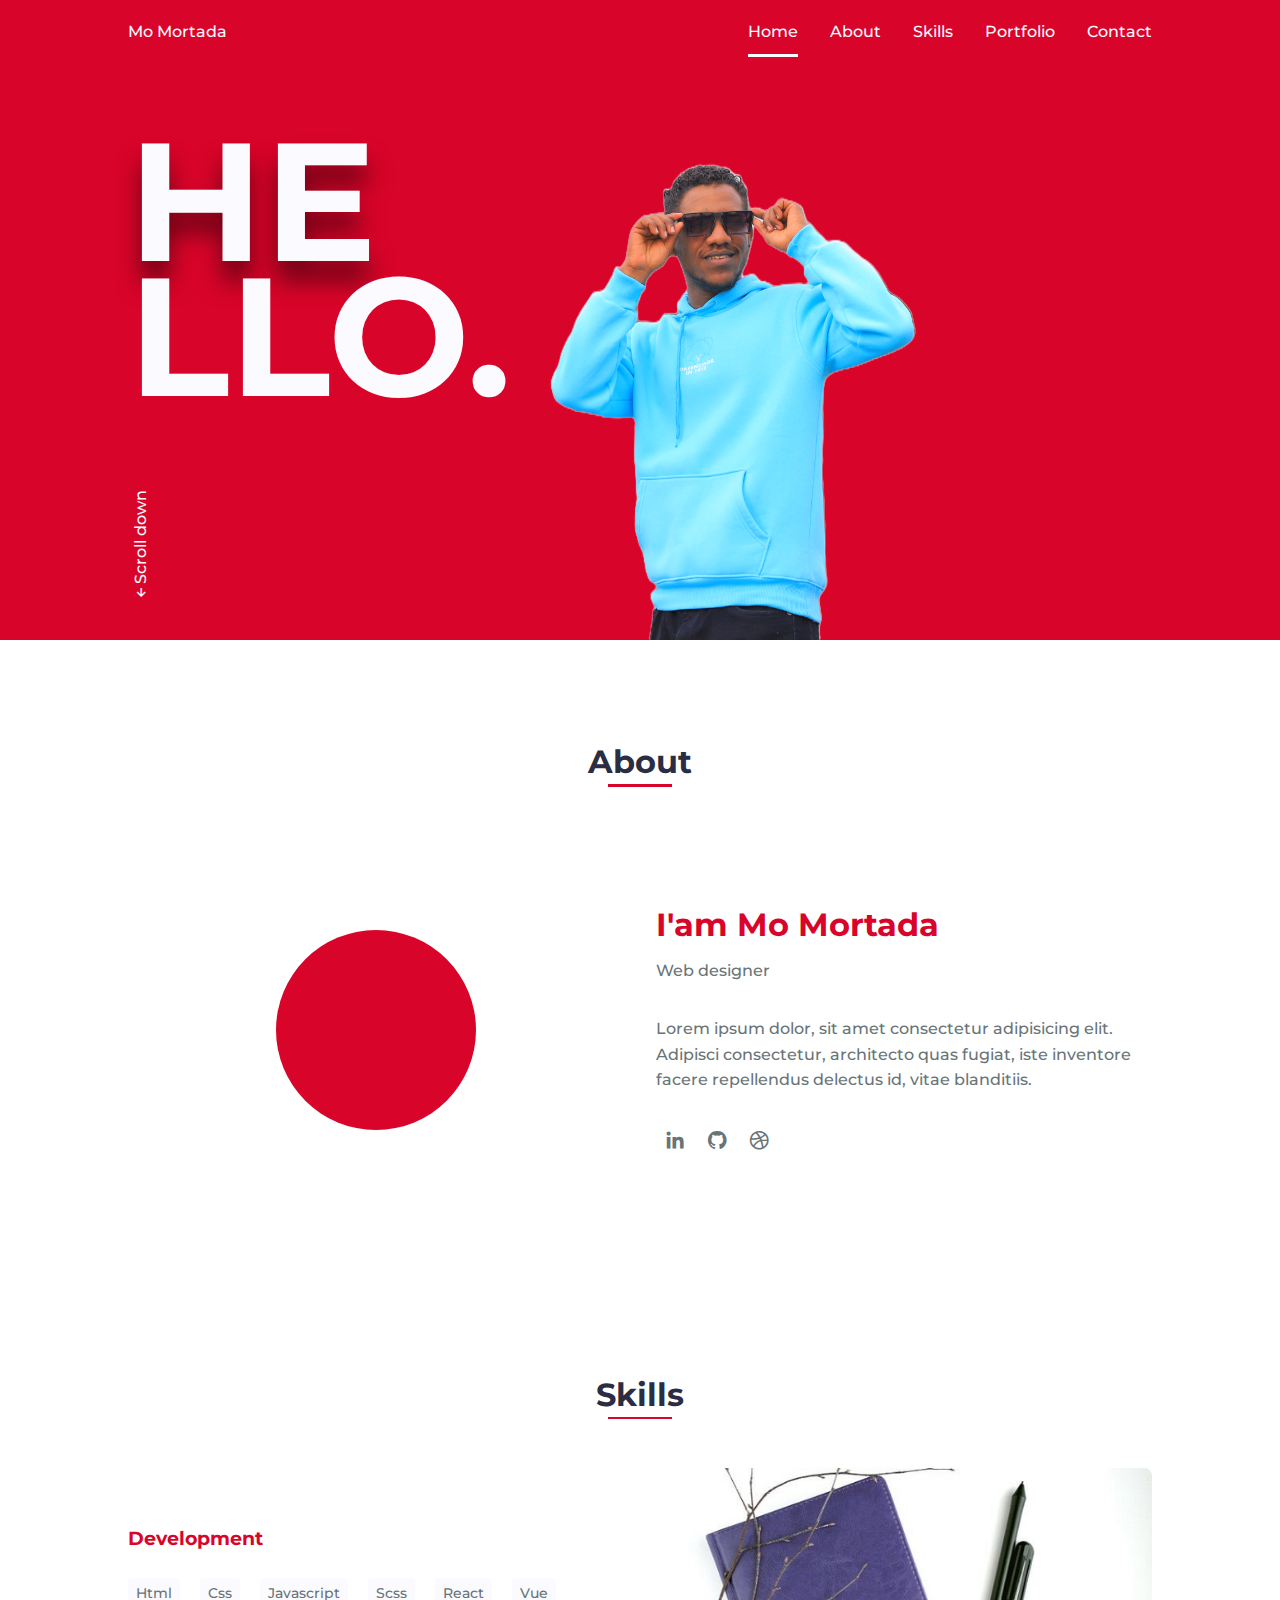
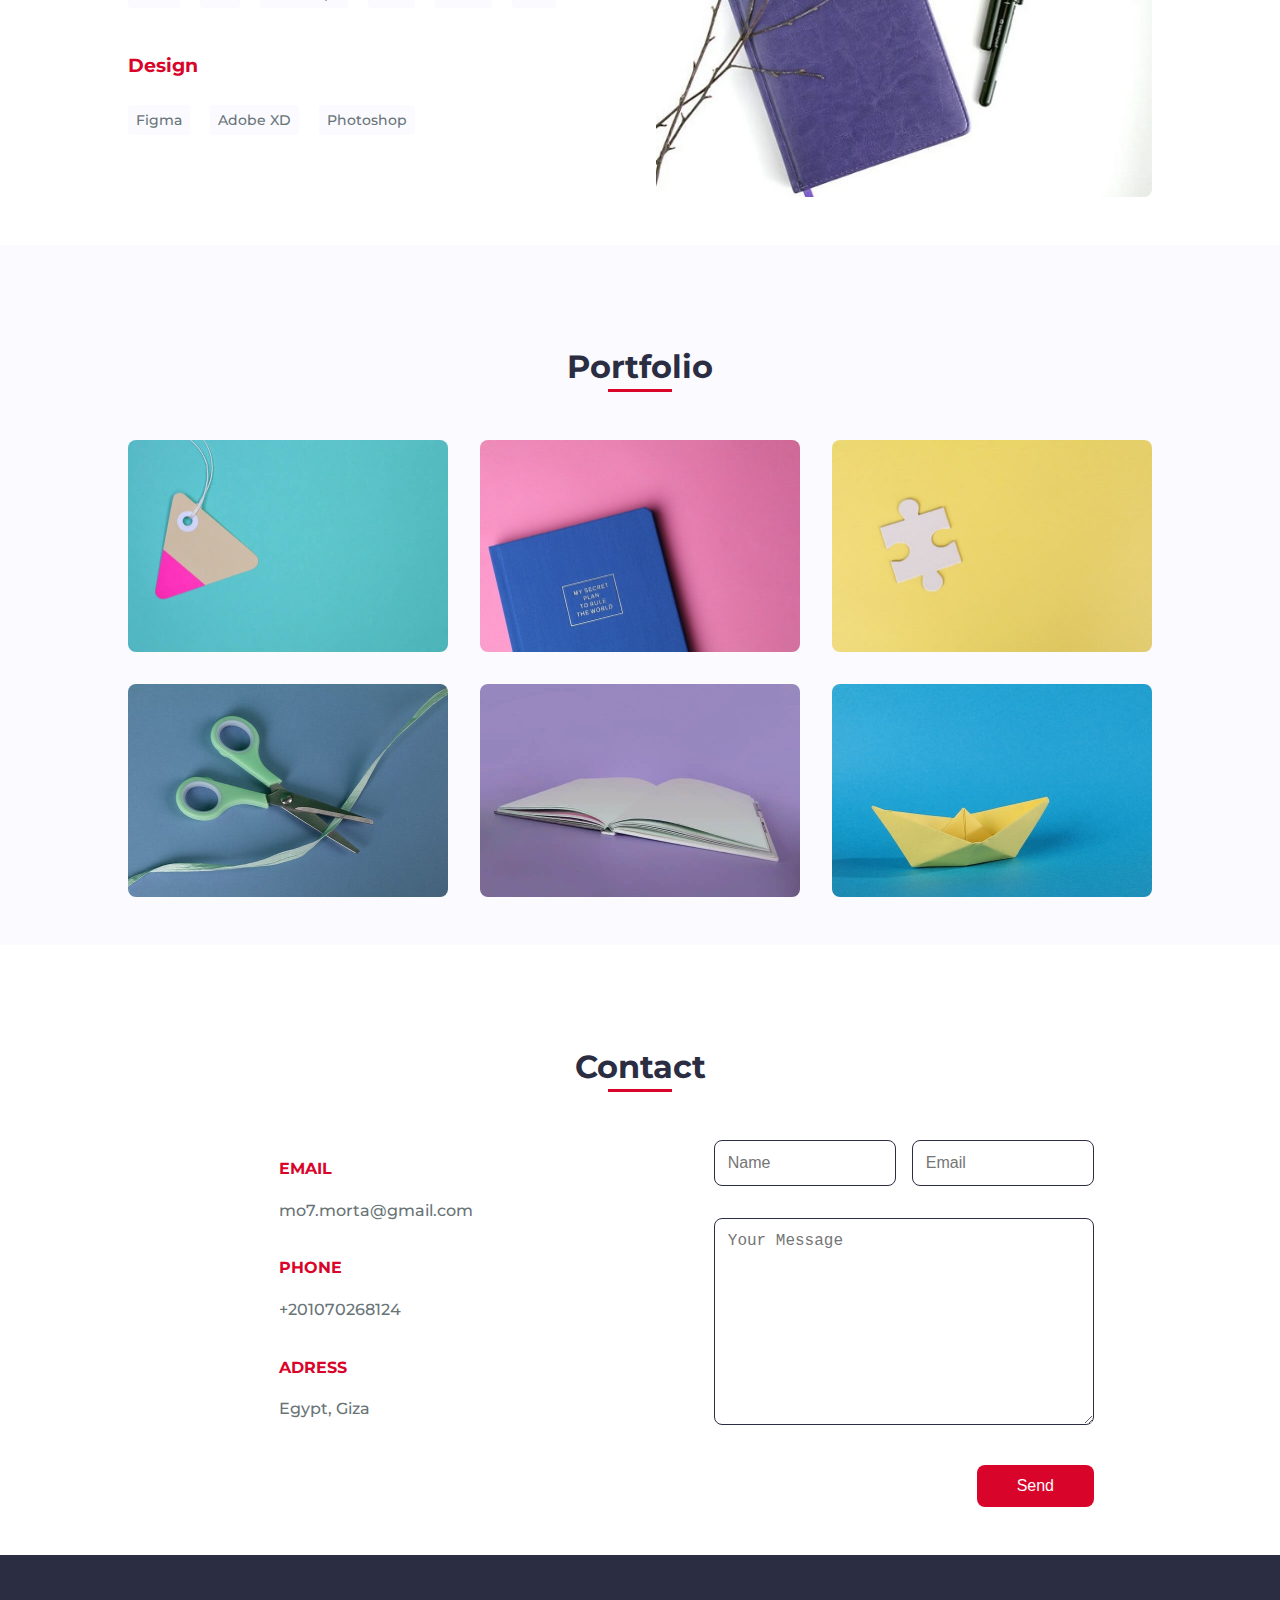
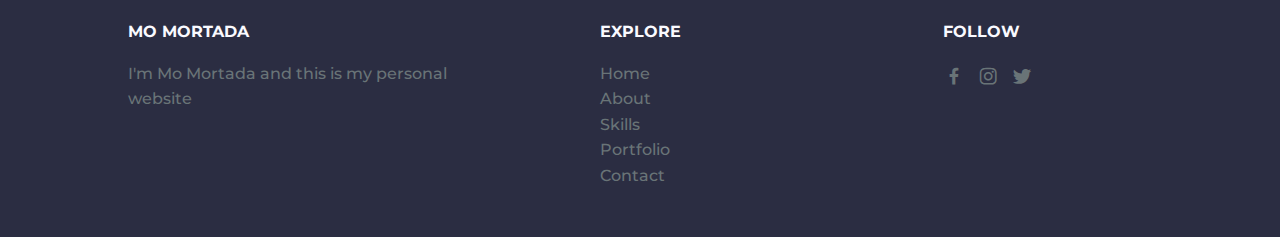
==== commit 6636a3a7: "Update index.html" ====
--- a/index.html
+++ b/index.html
@@ -202,7 +202,7 @@
               <input
                 type="hidden"
                 name="_next"
-                value="https://yourdomain.github.io/thanks.html"
+                value="https://mo7-mortada.github.io/thanks.html"
               />
               <input
                 type="text"
--- a/assets/css/styles.css
+++ b/assets/css/styles.css
@@ -0,0 +1,489 @@
+/*===== GOOGLE FONTS =====*/
+@import url("https://fonts.googleapis.com/css2?family=Montserrat:wght@500;600;700&display=swap");
+
+/*===== VARIABLES CSS =====*/
+:root{
+    --header-height: 3rem;
+    --font-medium: 500;
+}
+
+/*===== Colores =====*/
+:root{
+    --first-color: #d90429;
+    --white-color: #FAFAFF;
+    --dark-color: #2B2D42;
+    --text-color: #697477;
+}
+
+/*===== Fuente y tipografia =====*/
+:root{
+    --body-font: 'Montserrat', sans-serif;
+    --big-font-size: 6.25rem;
+    --h2-font-size: 1.25rem;
+    --normal-font-size: .938rem;
+    --small-font-size: .813rem;
+}
+@media screen and (min-width: 768px){
+    :root{
+        --big-font-size: 10.5rem;
+        --h2-font-size: 2rem;
+        --normal-font-size: 1rem;
+        --small-font-size: .875rem;
+    }
+}
+
+/*===== Margenes =====*/
+:root{
+    --mb-1: .5rem;
+    --mb-2: 1rem;
+    --mb-3: 1.5rem;
+    --mb-4: 2rem;
+}
+
+/*===== z index =====*/
+:root{
+    --z-fixed: 100;
+}
+
+/*===== BASE =====*/
+*,::before,::after{
+    box-sizing: border-box;
+}
+html{
+    scroll-behavior: smooth;
+}
+body{
+    margin: var(--header-height) 0 0 0;
+    font-family: var(--body-font);
+    font-size: var(--normal-font-size);
+    font-weight: var(--font-medium);
+    color: var(--text-color);
+    line-height: 1.6;
+}
+h1,h2,p{
+    margin: 0;
+}
+ul{
+    margin: 0;
+    padding: 0;
+    list-style: none;
+}
+a{
+    text-decoration: none;
+    color: var(--text-color);
+}
+img{
+    max-width: 100%;
+    height: auto;
+    display: block;
+}
+
+/*===== CLASS CSS ===== */
+.section{
+    padding: 3rem 0;
+}
+.section-title{
+    position: relative;
+    font-size: var(--h2-font-size);
+    color: var(--dark-color);
+    margin: var(--mb-4) 0;
+    text-align: center;
+}
+.section-title::after{
+    position: absolute;
+    content: "";
+    width: 32px;
+    height: .18rem;
+    left: 0;
+    right: 0;
+    margin: auto;
+    top: 2rem;
+    background-color: var(--first-color);
+}
+
+/*===== LAYOUT =====*/
+.bd-grid{
+    max-width: 1024px;
+    display: grid;
+    grid-template-columns: 100%;
+    grid-column-gap: 2rem;
+    width: calc(100% - 2rem);
+    margin-left: var(--mb-2);
+    margin-right: var(--mb-2);
+}
+.l-header{
+    width: 100%;
+    position: fixed;
+    top: 0;
+    left: 0;
+    z-index: var(--z-fixed);
+    background-color: var(--first-color);
+}
+
+/*===== NAV =====*/
+.nav{
+    height: var(--header-height);
+    display: flex;
+    justify-content: space-between;
+    align-items: center;
+}
+@media screen and (max-width: 768px){
+    .nav__menu{
+        position: fixed;
+        top: var(--header-height);
+        right: -100%;
+        width: 80%;
+        height: 100%;
+        padding: 2rem;
+        background-color: rgba(255,255,255,.3);
+        transition: .5s;
+        backdrop-filter: blur(10px);
+    }
+}
+.nav__item{
+    margin-bottom: var(--mb-4);
+}
+.nav__link{
+    position: relative;
+    color: var(--dark-color);
+}
+.nav__link:hover{
+    color: var(--first-color);
+}
+.nav__logo{
+    color: var(--white-color);
+}
+.nav__toggle{
+    color: var(--white-color);
+    font-size: 1.5rem;
+    cursor: pointer;
+}
+
+/*=== Show menu ===*/
+.show{
+    right: 0;
+}
+
+/*Active menu*/
+.active::after{
+    position: absolute;
+    content: "";
+    width: 100%;
+    height: .18rem;
+    left: 0;
+    top: 2rem;
+    background-color: var(--first-color);
+}
+
+/*===== HOME =====*/
+.home{
+    position: relative;
+    background-color: var(--first-color);
+    overflow: hidden;
+}
+.home__container{
+    height: calc(100vh - var(--header-height));
+    row-gap: 5rem;
+}
+.home__title{
+    align-self: flex-end;
+    font-size: var(--big-font-size);
+    color: var(--white-color);
+    line-height: .8;
+}
+.home__title span{
+    text-shadow: 0 20px 25px rgba(0,0,0,.5);
+}
+.home__scroll{
+    align-self: flex-end;
+    padding-bottom: var(--mb-4);
+}
+.home__scroll-link{
+    writing-mode: vertical-lr;
+    transform: rotate(-180deg);
+    color: var(--white-color);
+}
+.home__img{
+    position: absolute;
+    right: 0;
+    bottom: 0;
+    width: 295px;
+}
+
+/* ===== ABOUT =====*/
+.about__container{
+    justify-items: center;
+    row-gap: 2rem;
+    text-align: center;
+}
+.about__img{
+    display: flex;
+    justify-content: center;
+    padding-top: 1rem;
+    width: 120px;
+    height: 120px;
+    background-color: var(--first-color);
+    border-radius: 50%;
+    overflow: hidden;
+}
+.about__img img{
+    width: 100px;
+}
+.about__subtitle{
+    font-size: var(--h2-font-size);
+    color: var(--first-color);
+    margin-bottom: var(--mb-1);
+}
+.about__text{
+    margin-bottom: var(--mb-4);
+}
+.about__profession{
+    display: block;
+    margin-bottom: var(--mb-4);
+}
+.about__social-icon{
+    font-size: 1.4rem;
+    margin: 0 var(--mb-1);
+}
+.about__social-icon:hover{
+    color: var(--first-color);
+}
+
+/* ===== SKILLS =====*/
+.skills__container{
+    row-gap: 2rem;
+}
+.skills__subtitle{
+    color: var(--first-color);
+    margin-bottom: var(--mb-3);
+}
+.skills__name{
+    display: inline-block;
+    font-size: var(--small-font-size);
+    margin-right: var(--mb-2);
+    margin-bottom: var(--mb-3);
+    padding: .25rem .5rem;
+    background-color: var(--white-color);
+    border-radius: .25rem;
+}
+.skills__name:hover{
+    background-color: var(--first-color);
+    color: var(--white-color);
+}
+.skills__img img{
+    border-radius: .5rem;
+}
+
+/* ===== PORTFOLIO =====*/
+.portfolio{
+    background-color: var(--white-color);
+}
+.portfolio__container{
+    justify-items: center;
+    row-gap: 2rem;
+}
+.portfolio__img{
+    position: relative;
+    overflow: hidden;
+}
+.portfolio__img img{
+    border-radius: .5rem;
+}
+.portfolio__link{
+    position: absolute;
+    bottom: -100%;
+    width: 100%;
+    height: 100%;
+    display: flex;
+    justify-content: center;
+    align-items: center;
+    background-color: rgba(255,255,255,.3);
+    border-radius: .5rem;
+    cursor: pointer;
+    backdrop-filter: blur(10px);
+    transition: .3s;
+}
+.portfolio__img:hover .portfolio__link{
+    bottom: 0;
+}
+.portfolio__link-name{
+    color: var(--dark-color);
+}
+
+/* ===== CONTACT =====*/
+.contact__container{
+    row-gap: 2rem;
+}
+.contact__subtitle{
+    font-size: var(--normal-font-size);
+    color: var(--first-color);
+}
+.contact__text{
+    display: inline-block;
+    margin-bottom: var(--mb-2);
+}
+.contact__inputs{
+    display: grid;
+    grid-template-columns: repeat(2, 1fr);
+    column-gap: 1rem;
+}
+.contact__input{
+    width: 100%;
+    padding: .8rem;
+    outline: none;
+    border: 1.5px solid var(--dark-color);
+    font-size: var(--normal-font-size);
+    margin-bottom: var(--mb-4);
+    border-radius: .5rem;
+}
+.contact__button{
+    display: block;
+    background-color: var(--first-color);
+    color: var(--white-color);
+    padding: .75rem 2.5rem;
+    margin-left: auto;
+    border-radius: .5rem;
+    border: none;
+    outline: none;
+    font-size: var(--normal-font-size);
+    cursor: pointer;
+}
+
+/* ===== FOOTER=====*/
+.footer{
+    background-color: var(--dark-color);
+}
+.footer__container{
+    row-gap: 2rem;
+}
+.footer__title{
+    font-size: var(--normal-font-size);
+    color: var(--white-color);
+    margin-bottom: var(--mb-2);
+}
+.footer__link{
+    padding: .25rem 0;
+}
+.footer__link:hover{
+    color: var(--first-color);
+}
+.footer__social{
+    font-size: 1.4rem;
+    margin-right: var(--mb-1);
+}
+.footer__social:hover{
+    color: var(--first-color);
+}
+
+/* ===== MEDIA QUERIES =====*/
+/* For small devices */
+@media screen and (max-width: 320px) {
+  .home__img {
+    width: 230px;
+  }
+}
+
+@media screen and (min-width: 768px){
+    body{
+        margin: 0;
+    }
+    .section{
+        padding-top: 4rem;
+    }
+    .section-title{
+        margin-bottom: 3rem;
+    }
+    .section-title::after{
+        width: 64px;
+        top: 3rem;
+    }
+
+    .nav{
+        height: calc(var(--header-height) + 1rem);
+    }
+    .nav__list{
+        display: flex;
+    }
+    .nav__item{
+        margin-left: var(--mb-4);
+        margin-bottom: 0;
+    }
+    .nav__toggle{
+        display: none;
+    }
+    .nav__link{
+        color: var(--white-color);
+    }
+    .nav__link:hover{
+        color: var(--white-color);
+    }
+    .active::after{
+        background-color: var(--white-color);
+    }
+
+    .home__container{
+        height: 100vh;
+        grid-template-rows: 1.7fr 1fr;
+        row-gap: 0;
+    }
+    .home__img{
+        width: 524px;
+        right: 10%;
+    }
+
+    .about__container{
+        grid-template-columns: repeat(2, 1fr);
+        align-items: center;
+        text-align: initial;
+        padding: 4rem 0;
+    }
+    .about__img{
+        width: 200px;
+        height: 200px;
+    }
+    .about__img img{
+        width: 165px;
+    }
+
+    .skills__container{
+        grid-template-columns: repeat(2, 1fr);
+        align-items: center;
+    }
+
+    .portfolio__container{
+        grid-template-columns: repeat(3, 1fr);
+        grid-template-rows: repeat(2, 1fr);
+        column-gap: 2rem;
+    }
+
+    .contact__container{
+        grid-template-columns: repeat(2, 1fr);
+        justify-items: center;
+    }
+    .contact__form{
+        width: 380px;
+    }
+
+    .footer__container{
+        grid-template-columns: repeat(3, 1fr);
+        justify-items: center;
+    }
+}
+
+@media screen and (min-width: 1024px){
+    .bd-grid{
+        margin-left: auto;
+        margin-right: auto;
+    }
+}
+
+/* For tall screens on mobiles y desktop*/
+@media screen and (min-height: 721px) {
+    .home__container {
+        height: 640px;
+    }
+    .home__img {
+        width: 500px;
+        right: 24%;
+    }
+}
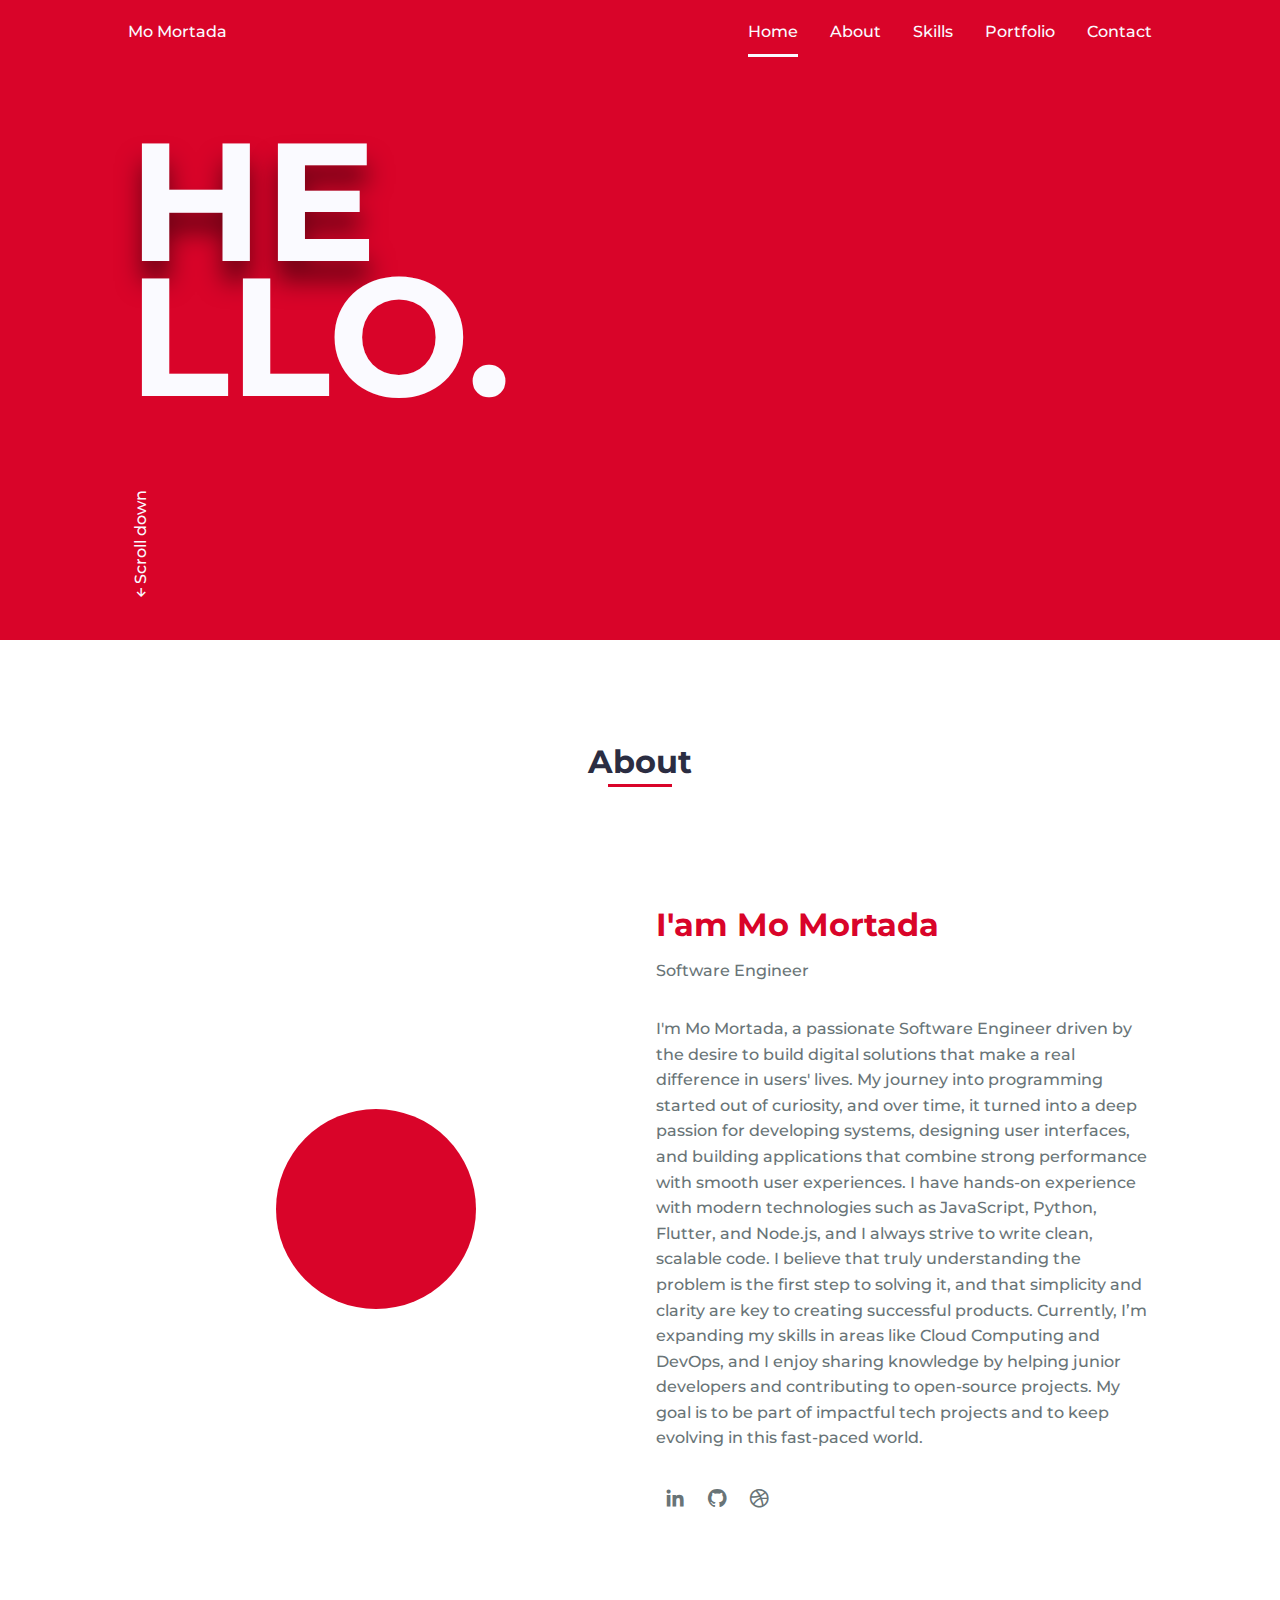
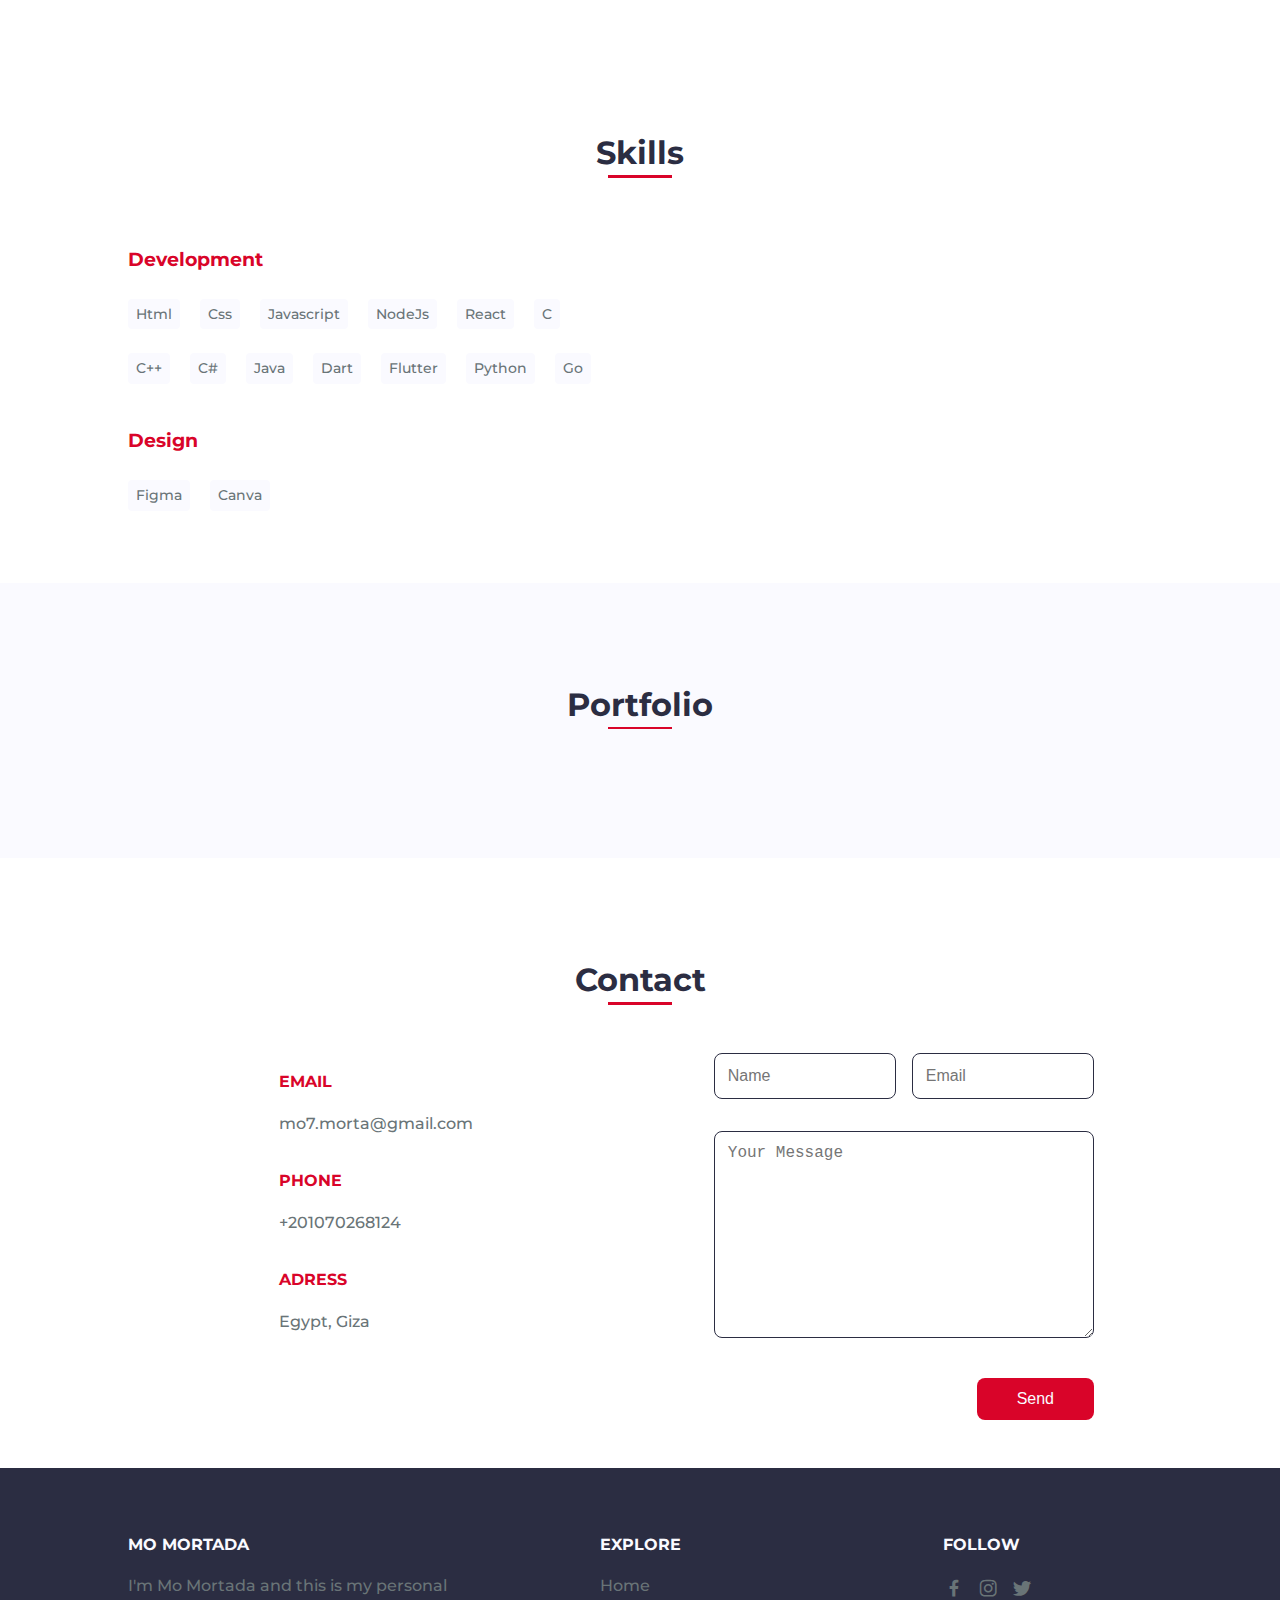
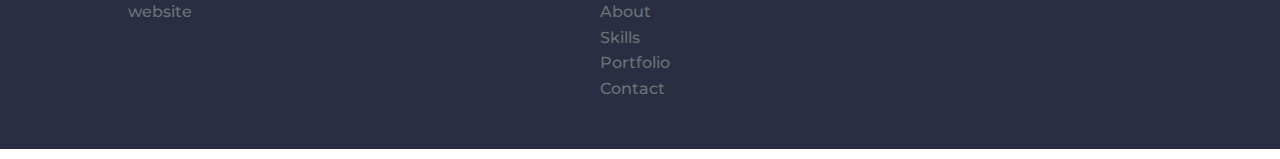
==== commit e789d566: "Update index.html" ====
--- a/index.html
+++ b/index.html
@@ -13,7 +13,7 @@
       rel="stylesheet"
     />
 
-    <title>Portfolio responsive complete</title>
+    <title>Mo Mortada</title>
   </head>
   <body>
     <!--===== HEADER =====-->
@@ -76,11 +76,24 @@
 
           <div>
             <h2 class="about__subtitle">I'am Mo Mortada</h2>
-            <span class="about__profession">Web designer</span>
+            <span class="about__profession">Software Engineer</span>
             <p class="about__text">
-              Lorem ipsum dolor, sit amet consectetur adipisicing elit. Adipisci
-              consectetur, architecto quas fugiat, iste inventore facere
-              repellendus delectus id, vitae blanditiis.
+              I'm Mo Mortada, a passionate Software Engineer driven by the
+              desire to build digital solutions that make a real difference in
+              users' lives. My journey into programming started out of
+              curiosity, and over time, it turned into a deep passion for
+              developing systems, designing user interfaces, and building
+              applications that combine strong performance with smooth user
+              experiences. I have hands-on experience with modern technologies
+              such as JavaScript, Python, Flutter, and Node.js, and I always
+              strive to write clean, scalable code. I believe that truly
+              understanding the problem is the first step to solving it, and
+              that simplicity and clarity are key to creating successful
+              products. Currently, I’m expanding my skills in areas like Cloud
+              Computing and DevOps, and I enjoy sharing knowledge by helping
+              junior developers and contributing to open-source projects. My
+              goal is to be part of impactful tech projects and to keep evolving
+              in this fast-paced world.
             </p>
 
             <div class="about__social">
@@ -101,6 +114,12 @@
       <!--===== SKILLS =====-->
       <section class="skills section" id="skills">
         <h2 class="section-title">Skills</h2>
+        <!-- <h2>تقنيات البرمجة الأكثر استخداماً</h2> -->
+        <div class="ticker-container">
+          <div class="ticker" id="tech-ticker">
+            <!-- كروت التقنيات ستضاف هنا بواسطة JavaScript -->
+          </div>
+        </div>
 
         <div class="skills__container bd-grid">
           <div class="skills__box">
@@ -108,16 +127,21 @@
             <span class="skills__name">Html</span>
             <span class="skills__name">Css</span>
             <span class="skills__name">Javascript</span>
-            <span class="skills__name">Scss</span>
+            <span class="skills__name">NodeJs</span>
             <span class="skills__name">React</span>
-            <span class="skills__name">Vue</span>
+            <span class="skills__name">C</span>
+            <span class="skills__name">C++</span>
+            <span class="skills__name">C#</span>
+            <span class="skills__name">Java</span>
+            <span class="skills__name">Dart</span>
+            <span class="skills__name">Flutter</span>
+            <span class="skills__name">Python</span>
+            <span class="skills__name">Go</span>
 
             <h3 class="skills__subtitle">Design</h3>
             <span class="skills__name">Figma</span>
-            <span class="skills__name">Adobe XD</span>
-            <span class="skills__name">Photoshop</span>
-          </div>
-
+            <span class="skills__name">Canva</span>
+          </div>
           <div class="skills__img">
             <img src="assets/img/skill.jpg" alt="" />
           </div>
@@ -202,7 +226,7 @@
               <input
                 type="hidden"
                 name="_next"
-                value="https://mo7-mortada.github.io/thanks.html"
+                value="https://yourdomain.github.io/thanks.html"
               />
               <input
                 type="text"
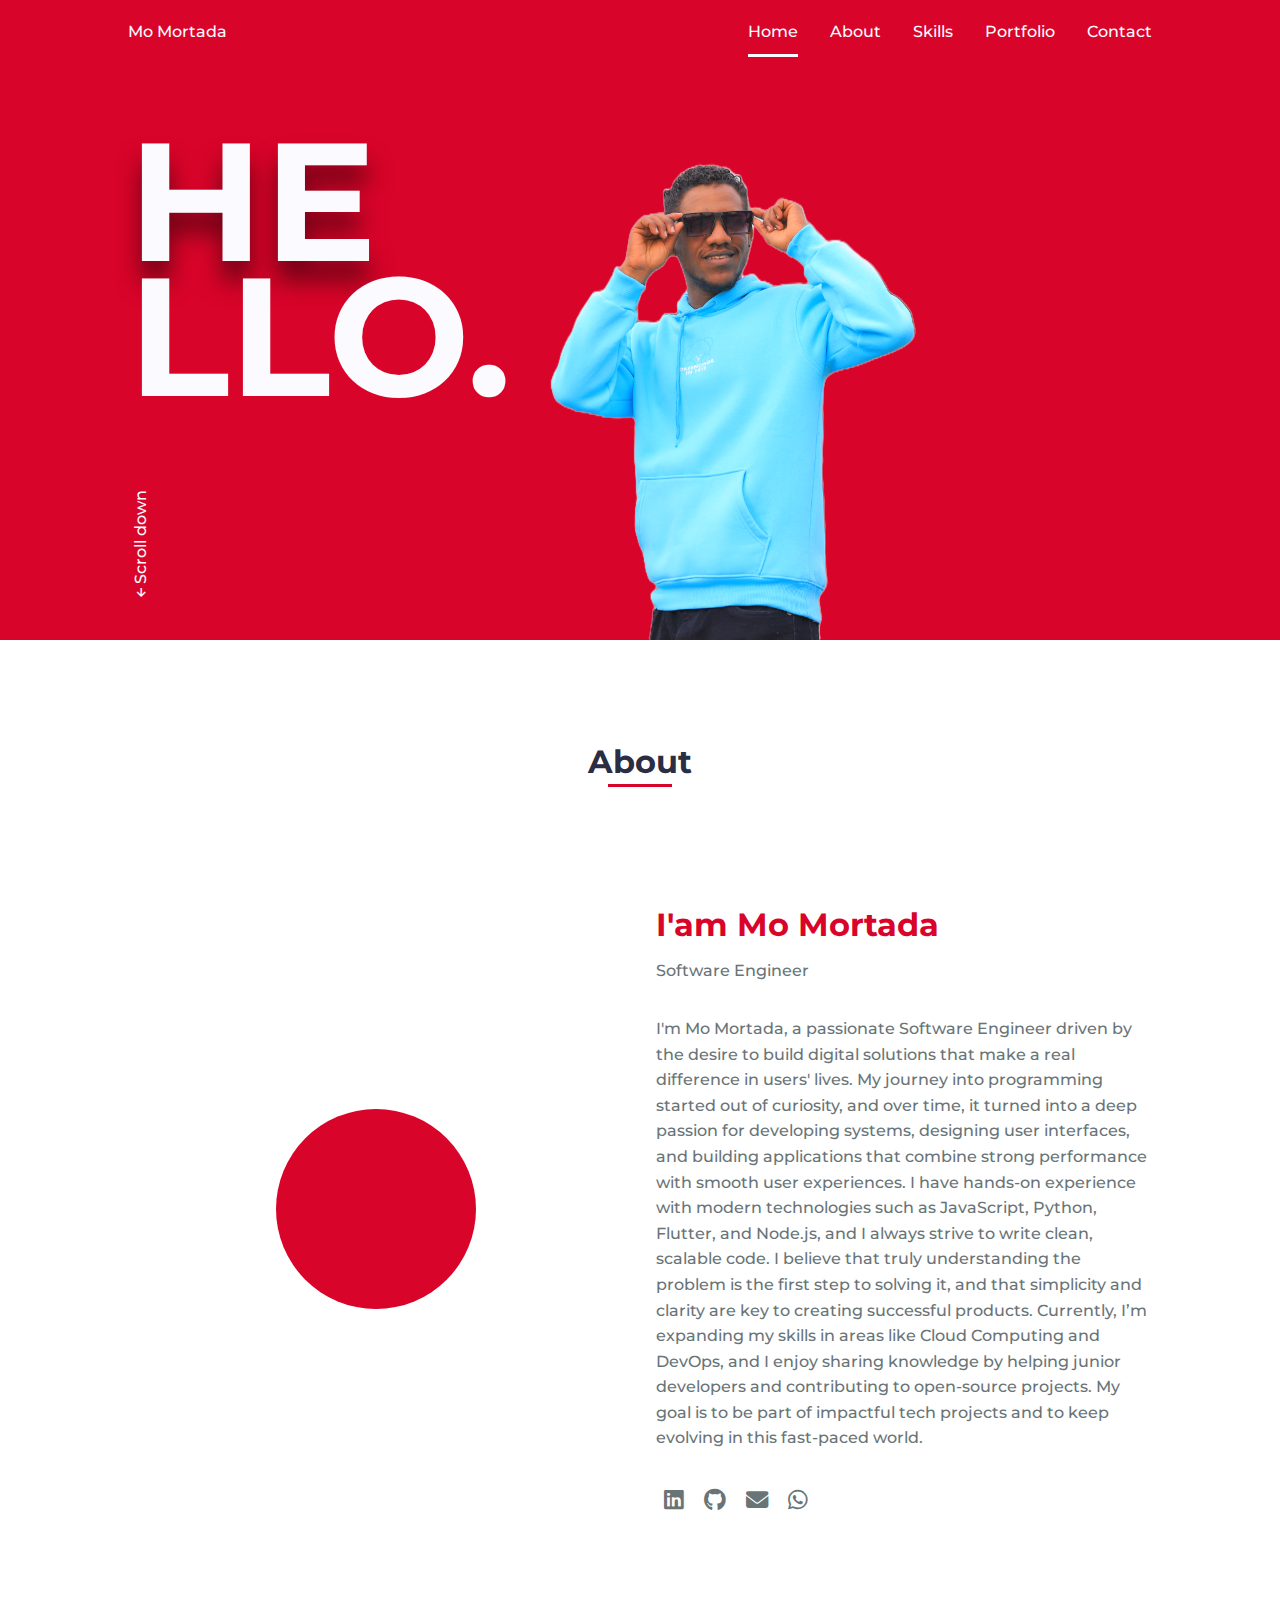
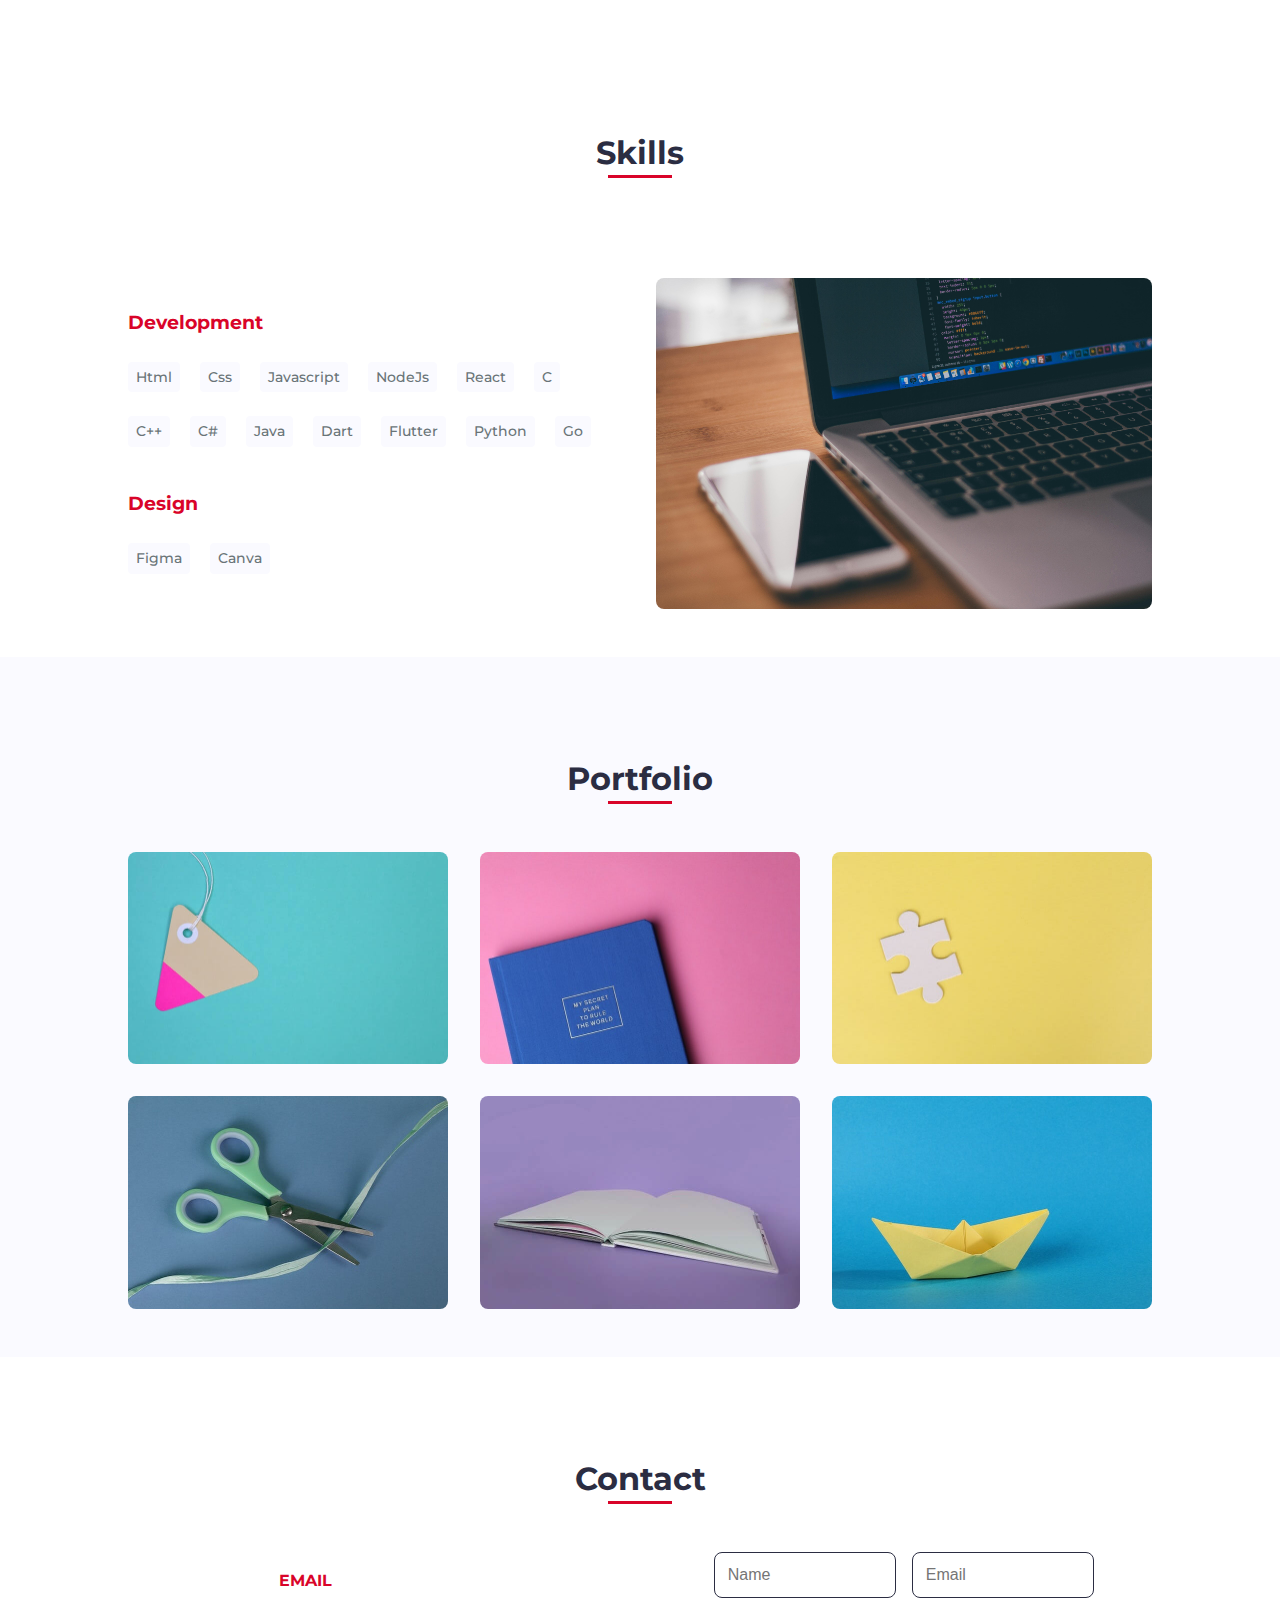
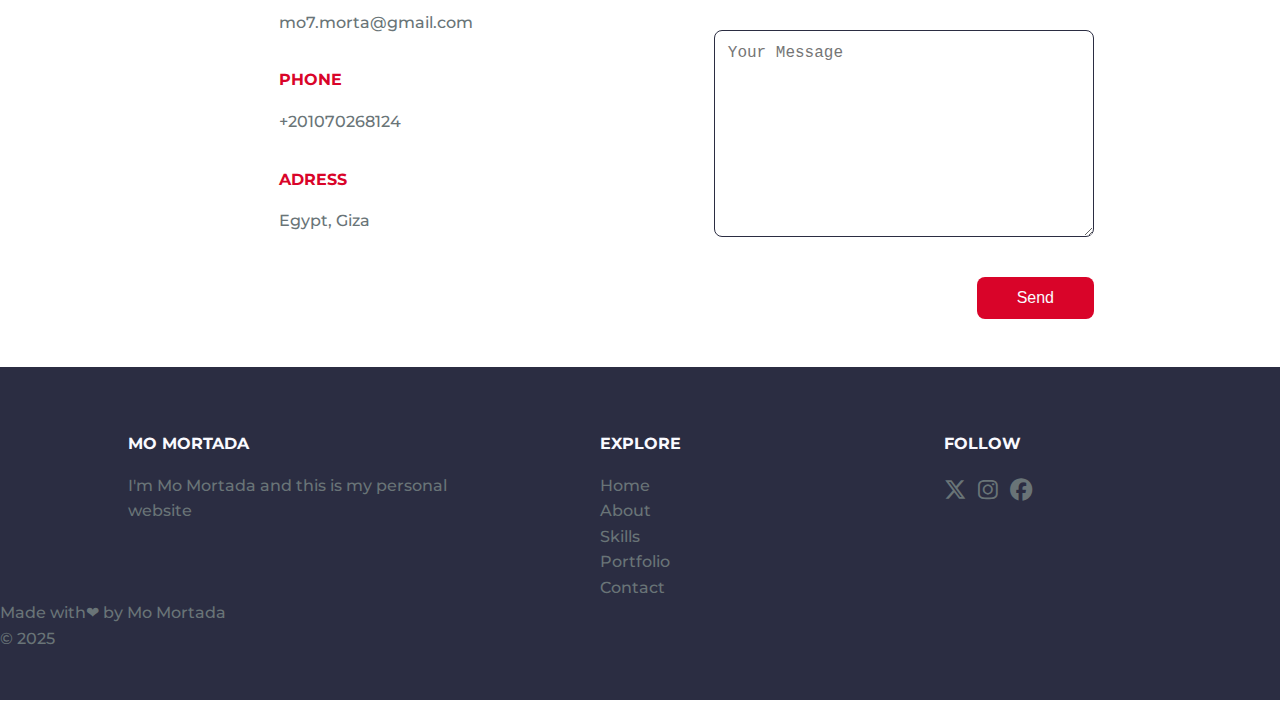
==== commit 72b719e9: "Update index.html" ====
--- a/index.html
+++ b/index.html
@@ -10,6 +10,12 @@
     <!-- ===== BOX ICONS ===== -->
     <link
       href="https://cdn.jsdelivr.net/npm/boxicons@2.0.5/css/boxicons.min.css"
+      rel="stylesheet"
+    />
+
+    <!-- ===== FONT AWESOME ===== -->
+    <link
+      href="https://cdnjs.cloudflare.com/ajax/libs/font-awesome/6.7.2/css/all.min.css"
       rel="stylesheet"
     />
 
@@ -97,17 +103,35 @@
             </p>
 
             <div class="about__social">
-              <a href="#" class="about__social-icon"
-                ><i class="bx bxl-linkedin"></i
-              ></a>
-              <a href="#" class="about__social-icon"
-                ><i class="bx bxl-github"></i
-              ></a>
-              <a href="#" class="about__social-icon"
-                ><i class="bx bxl-dribbble"></i
-              ></a>
-            </div>
-          </div>
+              <a href="https://www.linkedin.com/in/mo-mortada-8a213531a" target="_blank" class="about__social-icon"><i class="fab fa-linkedin"></i></a>
+              <a href="https://github.com/Mo7-Mortada" target="_blank" class="about__social-icon"><i class="fab fa-github"></i></a>
+              <a href="mailto:mo7.morta@gmail.com" target="_blank" class="about__social-icon"><i class="fas fa-envelope"></i></a>
+              <a href="https://wa.me/+201070268124" target="_blank" class="about__social-icon"><i class="fab fa-whatsapp"></i></a>
+              <!-- <a href="#" class="about__social-icon"
+              ><i class="bx bxl-dribbble"></i
+                ></a> -->
+                <!-- <a href="#" class="about__social-icon"
+                  ><i class="bx bxl-linkedin"></i
+                ></a>
+                <a href="#" class="about__social-icon"
+                  ><i class="bx bxl-github"></i
+                ></a>
+                <a
+                  href="mailto:yourmail@gmail.com"
+                  class="about__social-icon"
+                  target="_blank"
+                >
+                  <i class="bx bx-envelope"></i>
+                </a>
+                <a
+                  href="https://wa.me/your-number"
+                  class="about__social-icon"
+                  target="_blank"
+                >
+                  <i class="bx bxl-whatsapp"></i>
+                </a> -->
+              </div>
+            </div>
         </div>
       </section>
 
@@ -284,12 +308,20 @@
 
         <div class="footer__data">
           <h2 class="footer__title">FOLLOW</h2>
-          <a href="#" class="footer__social"><i class="bx bxl-facebook"></i></a>
-          <a href="#" class="footer__social"
-            ><i class="bx bxl-instagram"></i
-          ></a>
-          <a href="#" class="footer__social"><i class="bx bxl-twitter"></i></a>
-        </div>
+          <a href="https://x.com/Mohamme81884755" target="_blank" class="footer__social"><i class="fab fa-x-twitter"></i></a>
+          <a href="https://www.instagram.com/mo_almortada/" target="_blank" class="footer__social"><i class="fa-brands fa-instagram"></i></a>
+          <a href="https://www.facebook.com/mo7.mortada" target="_blank" class="footer__social"><i class="fab fa-facebook"></i></a>
+          <!-- <a href="https://www.instagram.com/mo_mortada/"class="footer__social"><i class="fa-instagram"></i></a> -->
+          <!-- <a href="#" class="footer__social"><i class="bx bxl-twitter"></i></a> -->
+          <!-- <a href="#" class="footer__social"><i class="bx bxl-instagram"></i></a> -->
+          <!-- <a href="#" class="footer__social"><i class="bx bxl-facebook"></i></a> -->
+        </div>
+      </div>
+      <div class="made_with">
+        <p>
+          Made with<span class="heart">❤</span> by Mo Mortada <br />
+          &copy; 2025
+        </p>
       </div>
     </footer>
 
--- a/assets/css/styles.css
+++ b/assets/css/styles.css
@@ -253,6 +253,165 @@
 .skills__container{
     row-gap: 2rem;
 }
+.ticker-container {
+    width: 80%;
+    margin-left: 8rem;
+    overflow-x: hidden;
+    margin-bottom: 2rem;
+    position: relative;
+    border-radius: 15px;
+    /* box-shadow: 0 10px 30px rgba(0, 0, 0, 0.15); */
+    background: transparent;
+}
+
+.ticker {
+    min-width: 100%;
+    display: flex;
+    gap : 1rem;
+    flex-direction: row-reverse; /* RTL الحركة */
+    width: fit-content;
+    animation: scroll-right 60s linear infinite;
+    padding: 10px;
+    white-space: nowrap;
+}
+
+@keyframes scroll-right {
+    0% { transform: translateX(0%); }
+    100% { transform: translateX(-50%); } /* اتجاه اليسار */
+}
+
+.tech-card {
+    min-width: 100px;
+    height: 100px;
+    margin: 0 15px;
+    margin-top: 10px;
+    background: transparent;
+    border-radius: 15px;
+    display: flex;
+    flex-direction: column;
+    align-items: center;
+    justify-content: center;
+    cursor: pointer;
+    box-shadow: 0 4px 15px rgba(0, 0, 0, 0.1);
+    transition: all 0.3s ease;
+    position: relative;
+    overflow: hidden;
+    flex-shrink: 0; /* منع انكماش البطاقات */
+}
+
+.tech-card:hover {
+    transform: translateY(-10px) scale(1.05);
+    box-shadow: 0 15px 30px rgba(0, 0, 0, 0.2);
+    z-index: 10;
+}
+
+.tech-card::before {
+    content: '';
+    position: absolute;
+    top: 0;
+    left: 0;
+    width: 100%;
+    height: 5px;
+    background: linear-gradient(90deg, var(--color-primary), var(--color-secondary));
+}
+
+.tech-card .logo {
+    width: 40px;
+    margin-top: 25px;
+    transition: transform 0.3s ease;
+}
+
+.tech-card:hover .logo {
+    transform: scale(1.1);
+}
+
+.tech-card h3 {
+    color: #333;
+    font-size: 1.2rem;
+    margin-bottom: 10px;
+}
+
+/* تخصيص ألوان لكل تقنية */
+.html {
+    --color-primary: #e44d26;
+    --color-secondary: #f16529;
+}
+
+.css {
+    --color-primary: #264de4;
+    --color-secondary: #2965f1;
+}
+
+.js {
+    --color-primary: #f7df1e;
+    --color-secondary: #f9e64f;
+}
+
+.python {
+    --color-primary: #306998;
+    --color-secondary: #FFD43B;
+}
+
+.react {
+    --color-primary: #61dafb;
+    --color-secondary: #282c34;
+}
+
+.node {
+    --color-primary: #3c873a;
+    --color-secondary: #68a063;
+}
+
+.flutter {
+    --color-primary: #44d1fd;
+    --color-secondary: #0468d7;
+}
+
+.dart {
+    --color-primary: #0175c2;
+    --color-secondary: #02569b;
+}
+
+.c {
+    --color-primary: #555555;
+    --color-secondary: #a8b9cc;
+}
+
+.cpp {
+    --color-primary: #00599C;
+    --color-secondary: #659AD2;
+}
+
+.java {
+    --color-primary: #f89820;
+    --color-secondary: #b07219;
+}
+
+.kotlin {
+    --color-primary: #7f52ff;
+    --color-secondary: #a97bff;
+}
+
+.csharp {
+    --color-primary: #239120;
+    --color-secondary: #68217a;
+}
+
+.go {
+    --color-primary: #00ADD8;
+    --color-secondary: #007D9C;
+}
+
+.canva {
+    --color-primary: #00c4cc;
+    --color-secondary: #00acc1;
+}
+
+.figma {
+    --color-primary: #f24e1e;
+    --color-secondary: #a259ff;
+}
+
 .skills__subtitle{
     color: var(--first-color);
     margin-bottom: var(--mb-3);
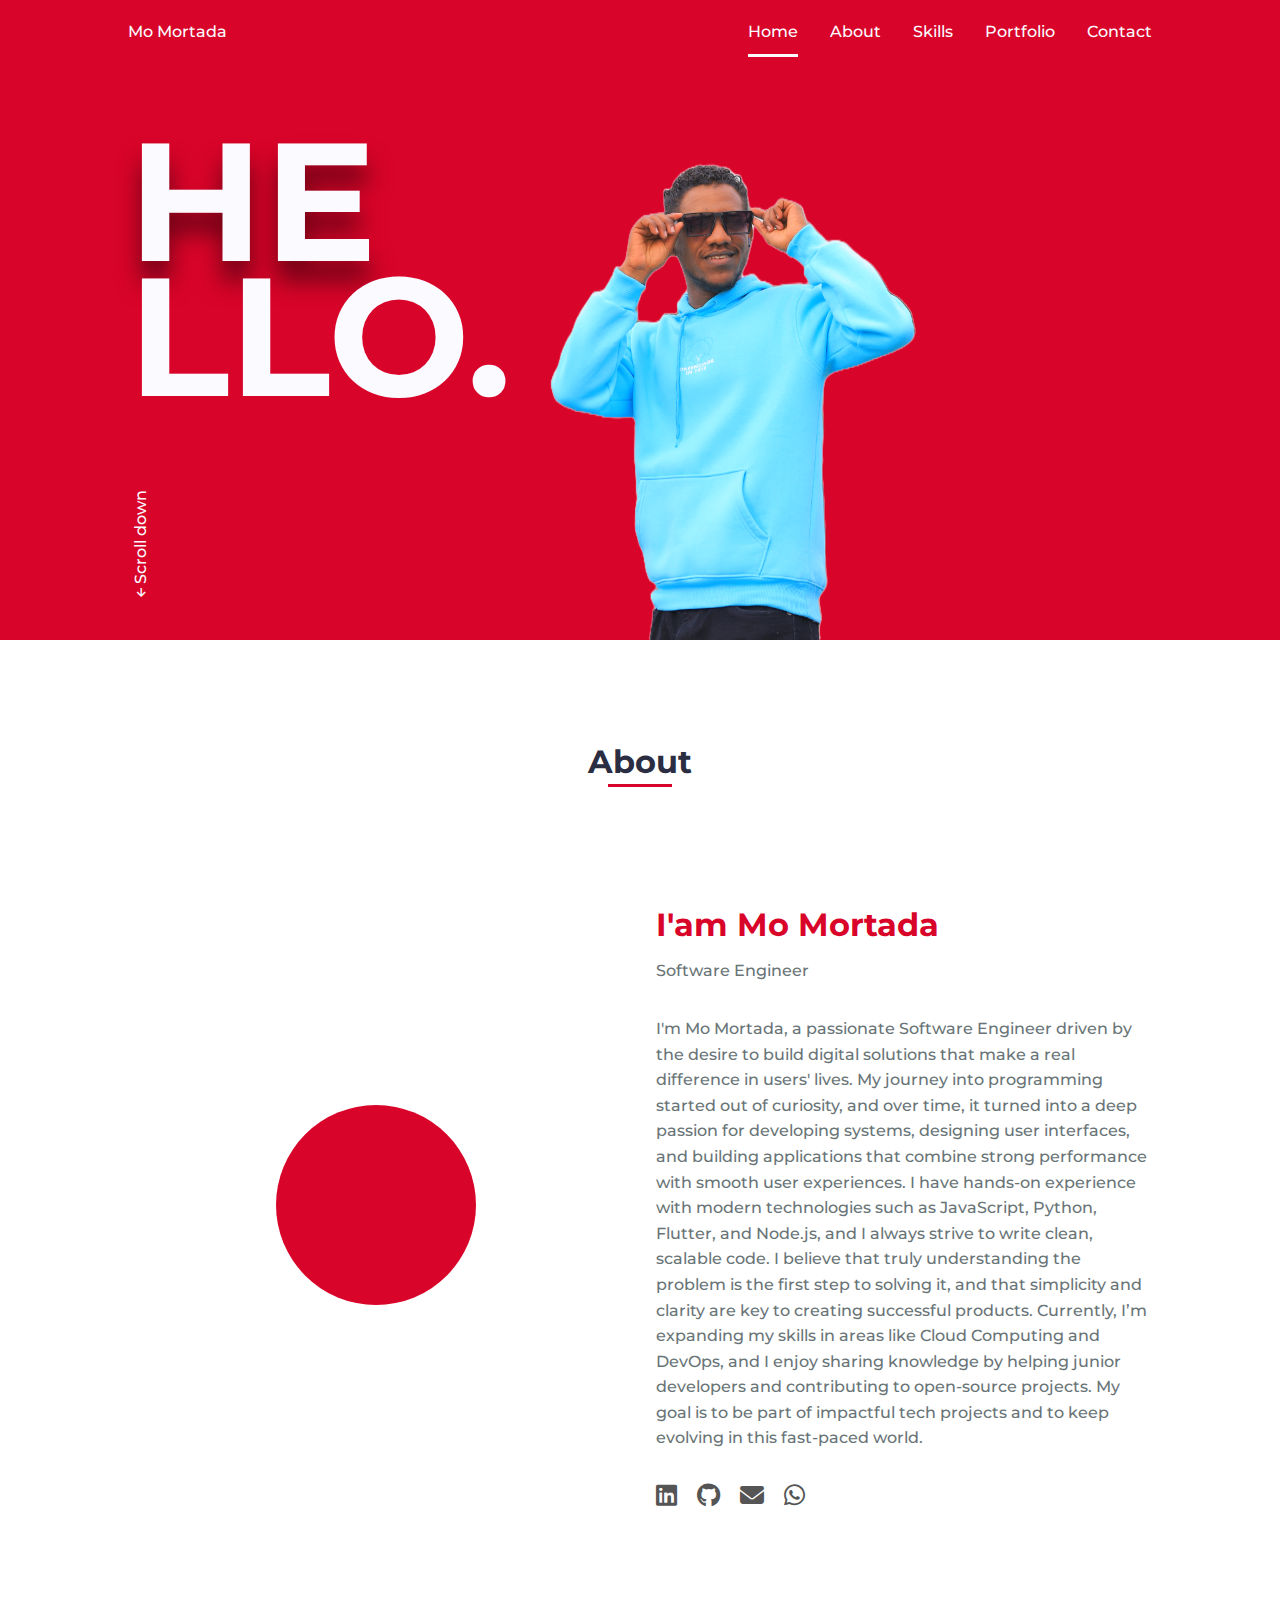
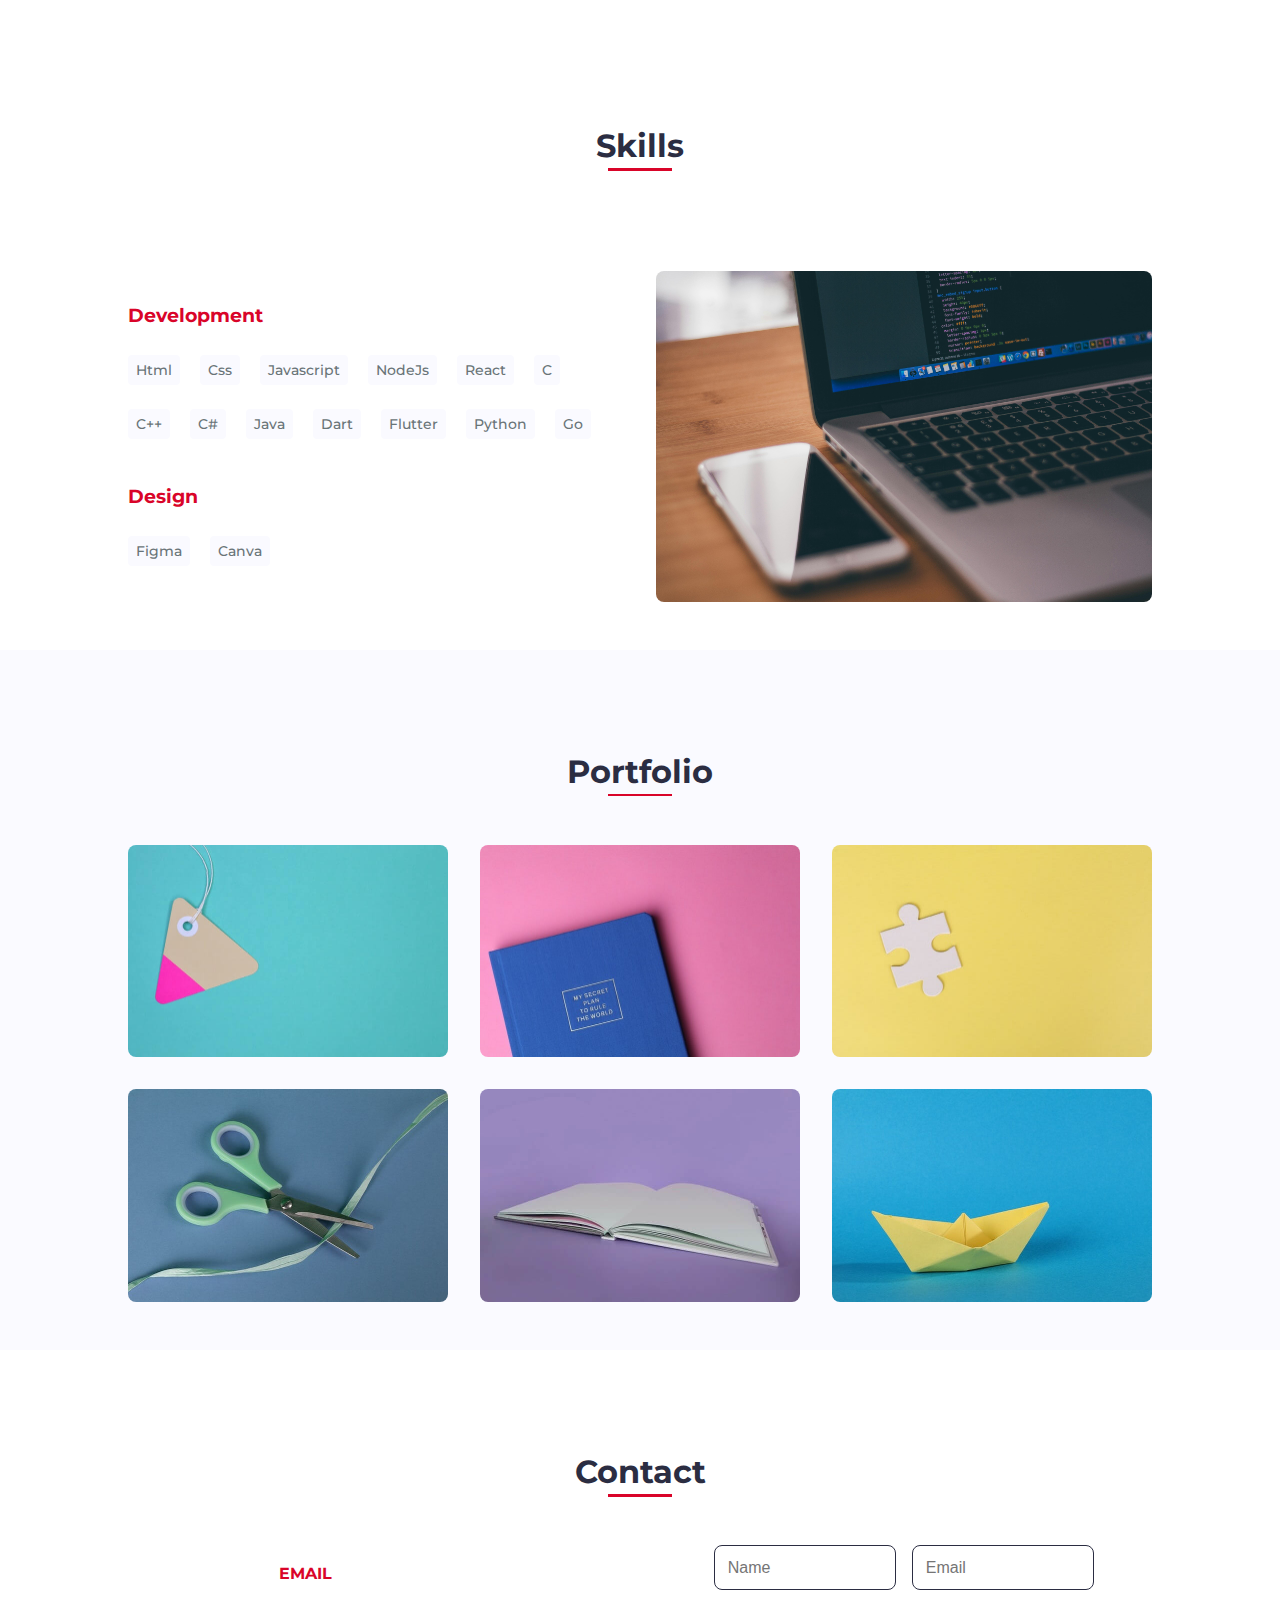
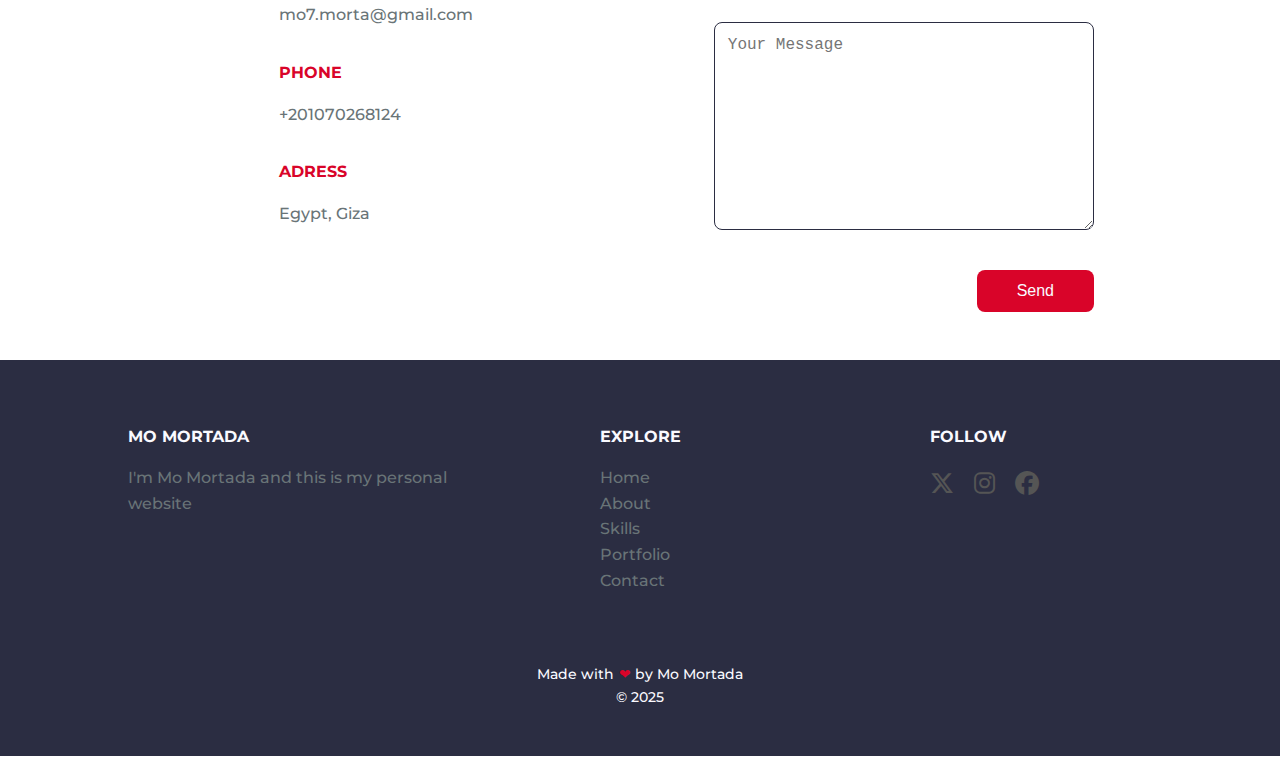
==== commit fef89bc3: "Update index.html" ====
--- a/index.html
+++ b/index.html
@@ -250,7 +250,7 @@
               <input
                 type="hidden"
                 name="_next"
-                value="https://yourdomain.github.io/thanks.html"
+                value="https://Mo7-Mortada.github.io/thanks.html"
               />
               <input
                 type="text"
--- a/assets/css/styles.css
+++ b/assets/css/styles.css
@@ -241,13 +241,35 @@
     display: block;
     margin-bottom: var(--mb-4);
 }
-.about__social-icon{
+.about__social-icon i {
+    font-size: 1.5rem;
+    display: inline-block;
+    color: #555; /* لون مبدئي */
+    margin-right: 1rem;
+    transition: all 0.3s ease;
+}
+  
+.about__social-icon:hover i {
+    transform: scale(1.9) translateY(-5px);
+    filter: drop-shadow(0 2px 4px rgba(0, 0, 0, 0.2));
+}
+
+/* LinkedIn */
+.about__social-icon:hover .fa-linkedin { color: #0077b5 ;}
+/* GitHub */
+.about__social-icon:hover .fa-github { color: #24292e;}
+/* Gmail */
+.about__social-icon:hover .fa-envelope { color: #D44638;}
+/* WhatsApp */
+.about__social-icon:hover .fa-whatsapp { color: #25D366;}
+
+/* .about__social-icon{
     font-size: 1.4rem;
     margin: 0 var(--mb-1);
 }
 .about__social-icon:hover{
     color: var(--first-color);
-}
+} */
 
 /* ===== SKILLS =====*/
 .skills__container{
@@ -526,12 +548,71 @@
 .footer__link:hover{
     color: var(--first-color);
 }
+
 .footer__social{
+    font-size: 1.5rem;
+    display: inline-block;
+    color: #555; /* لون مبدئي */
+    margin-right: 1rem;
+    transition: all 0.3s ease;
+}
+
+.footer__social:hover {
+    transform: scale(1.8) translateY(-5px);
+}
+
+/* X (Twitter) */
+.footer__social:hover .fa-x-twitter { color: #000000; }
+/* Instagram */
+.footer__social:hover .fa-instagram { color: #FD1D1D; }
+/* Facebook */
+.footer__social:hover .fa-facebook { color: #1877F2; }
+
+/* .footer__social{
     font-size: 1.4rem;
     margin-right: var(--mb-1);
-}
-.footer__social:hover{
+} */
+/* .footer__social:hover{
     color: var(--first-color);
+} */
+
+.made_with {
+    display: flex;
+    justify-content: center;
+    align-items: center;
+    color: var(--white-color);
+    font-size: var(--small-font-size);
+    text-align: center;
+    margin-top: 70px;
+    font-family: var(--body-font);
+}
+.heart {
+    color: var(--first-color);
+    animation: heartbeat 1s infinite;
+    transform-origin: center;
+    display: inline-block;
+    margin-left: 5px;
+    text-align: center;
+}
+@keyframes heartbeat {
+    0% {
+        transform: scale(1);
+    }
+    20% {
+        transform: scale(1.25);
+    }
+    40% {
+        transform: scale(1.5);
+    }
+    60% {
+        transform: scale(1.75);
+    }
+    80% {
+        transform: scale(2);
+    }
+    100% {
+        transform: scale(1);
+    }
 }
 
 /* ===== MEDIA QUERIES =====*/
